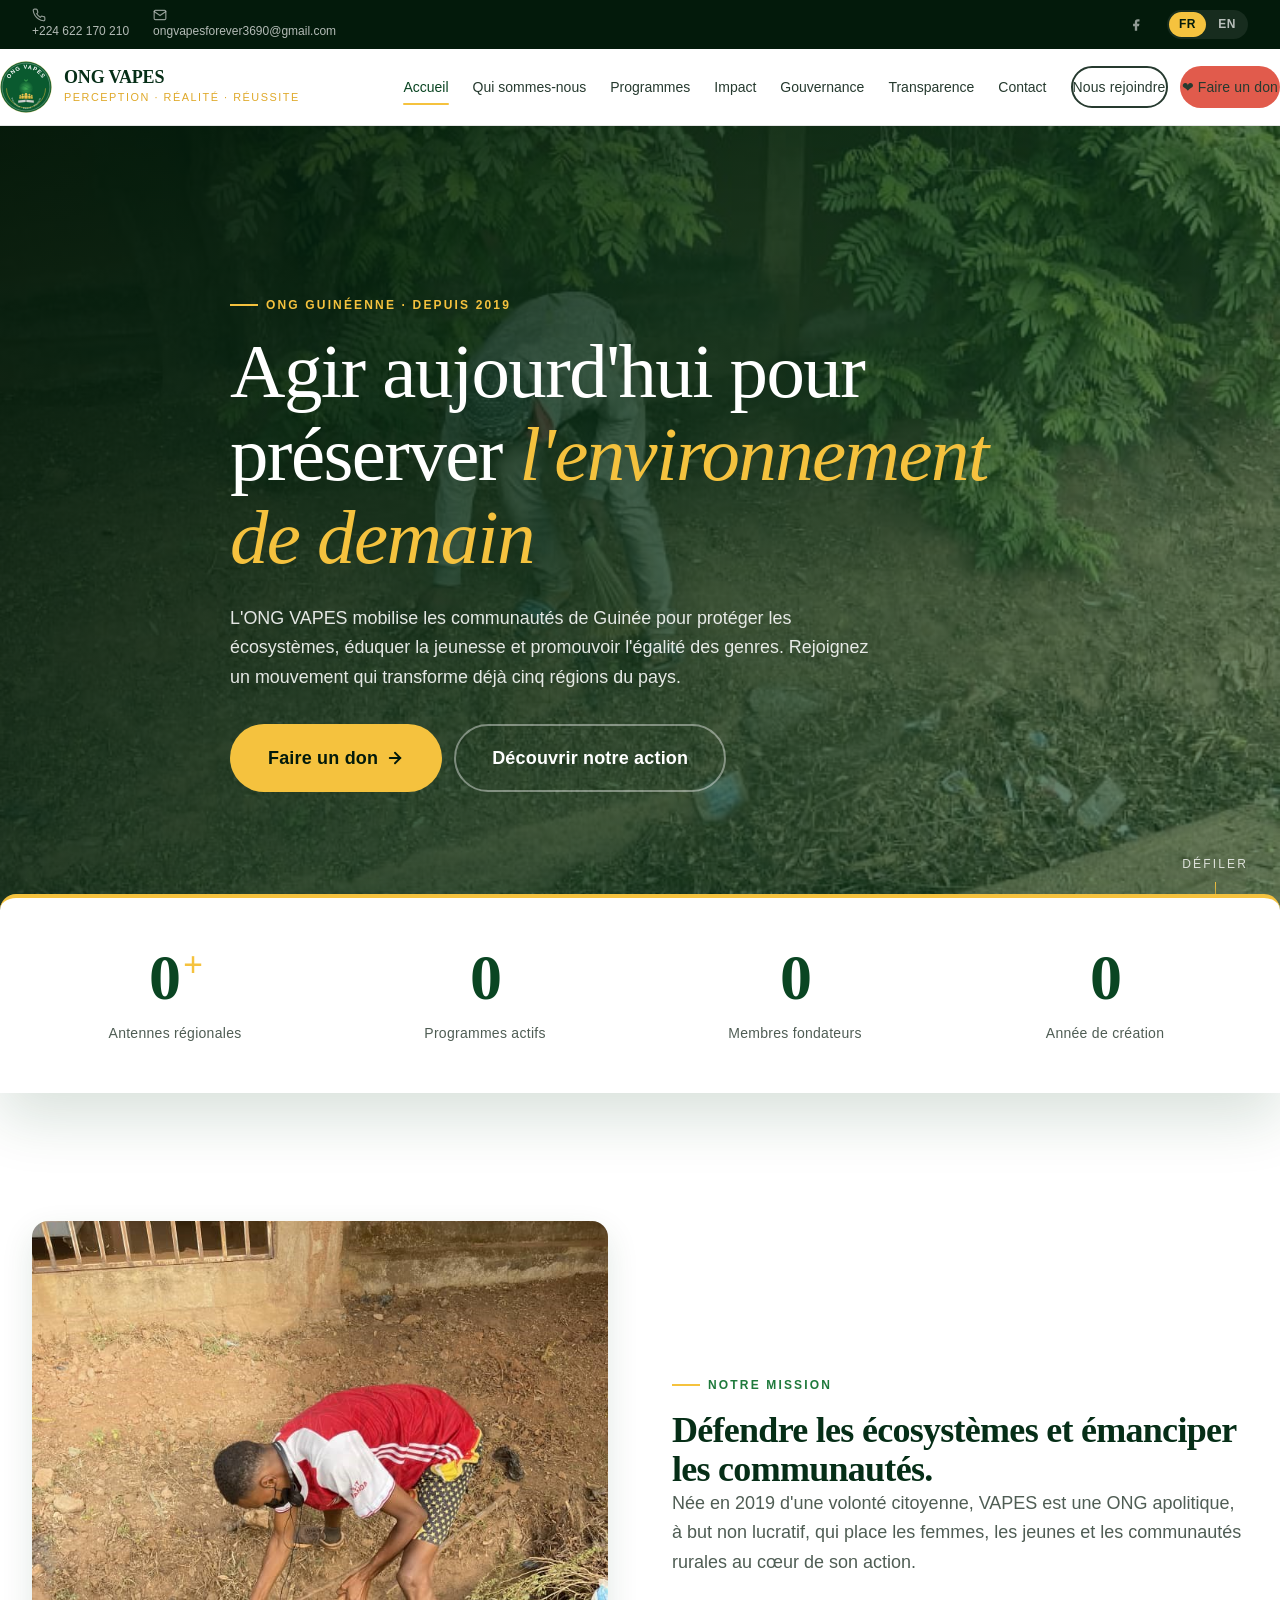
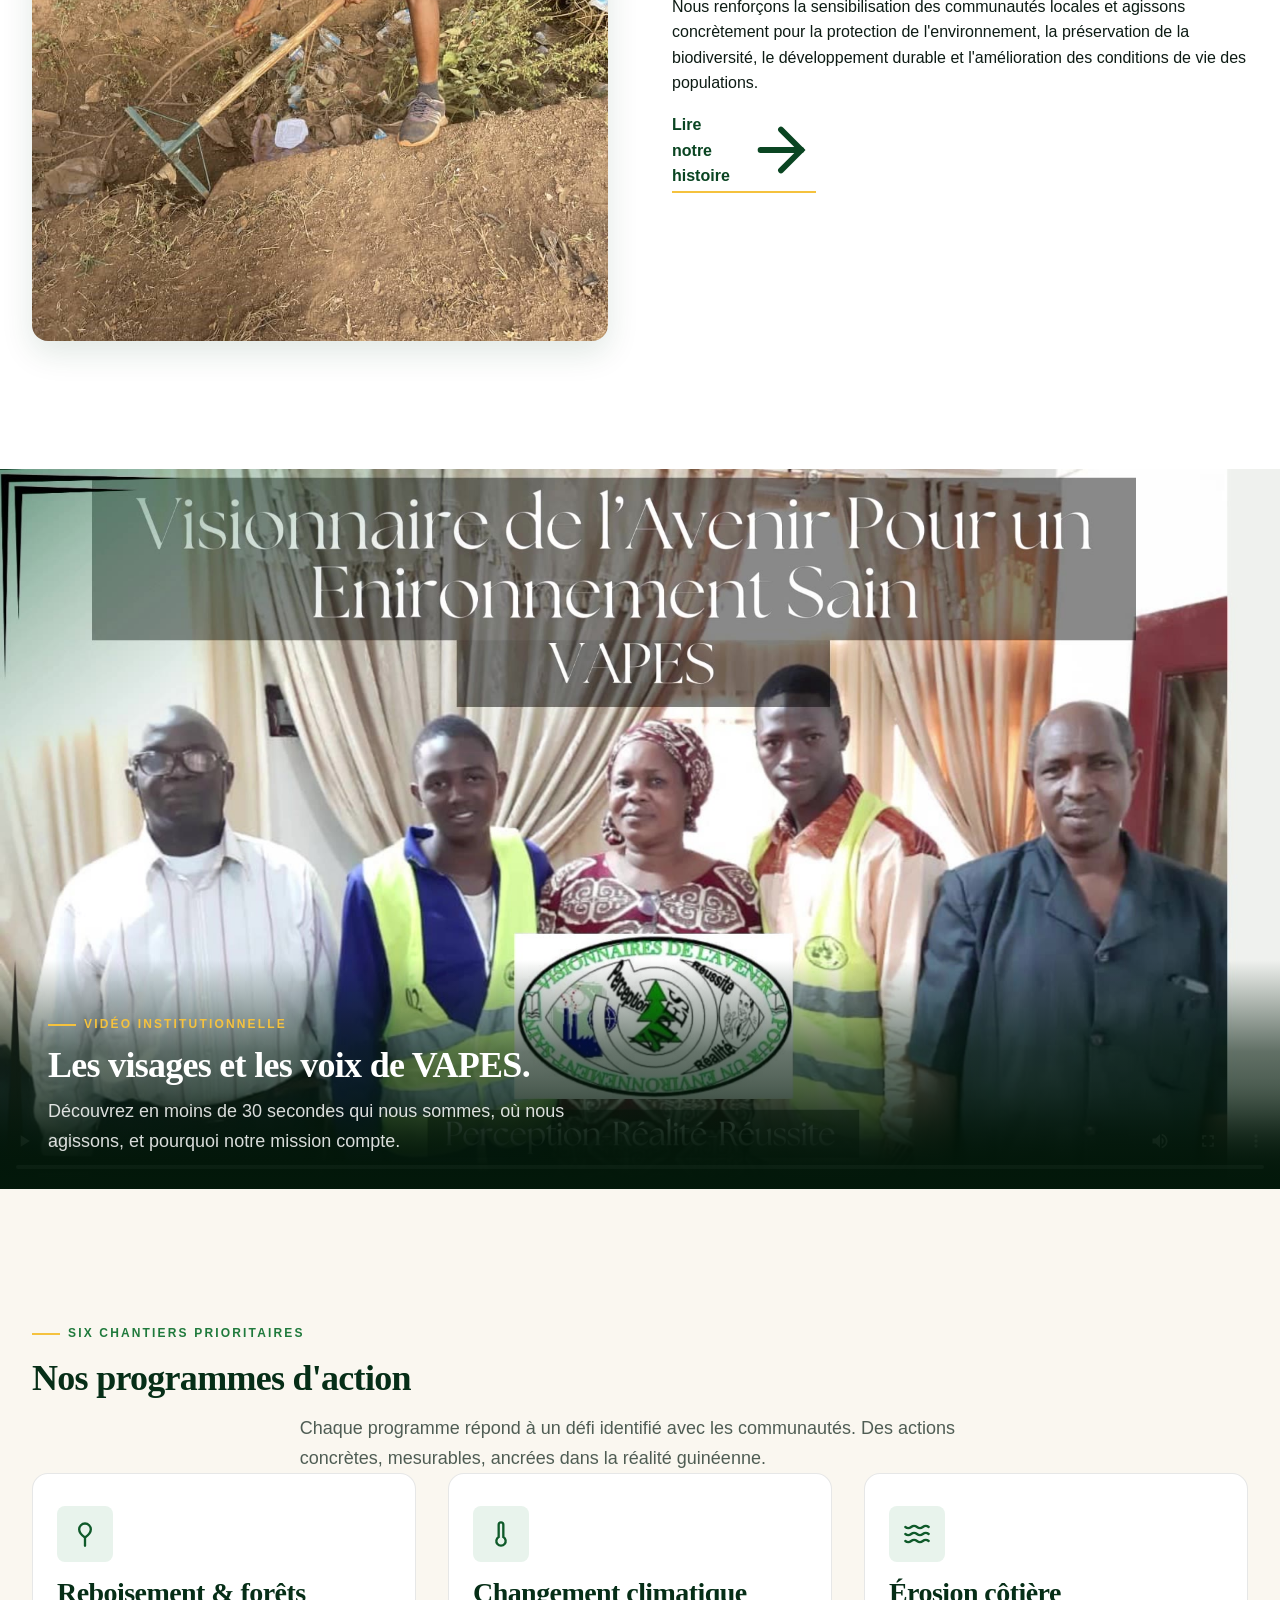
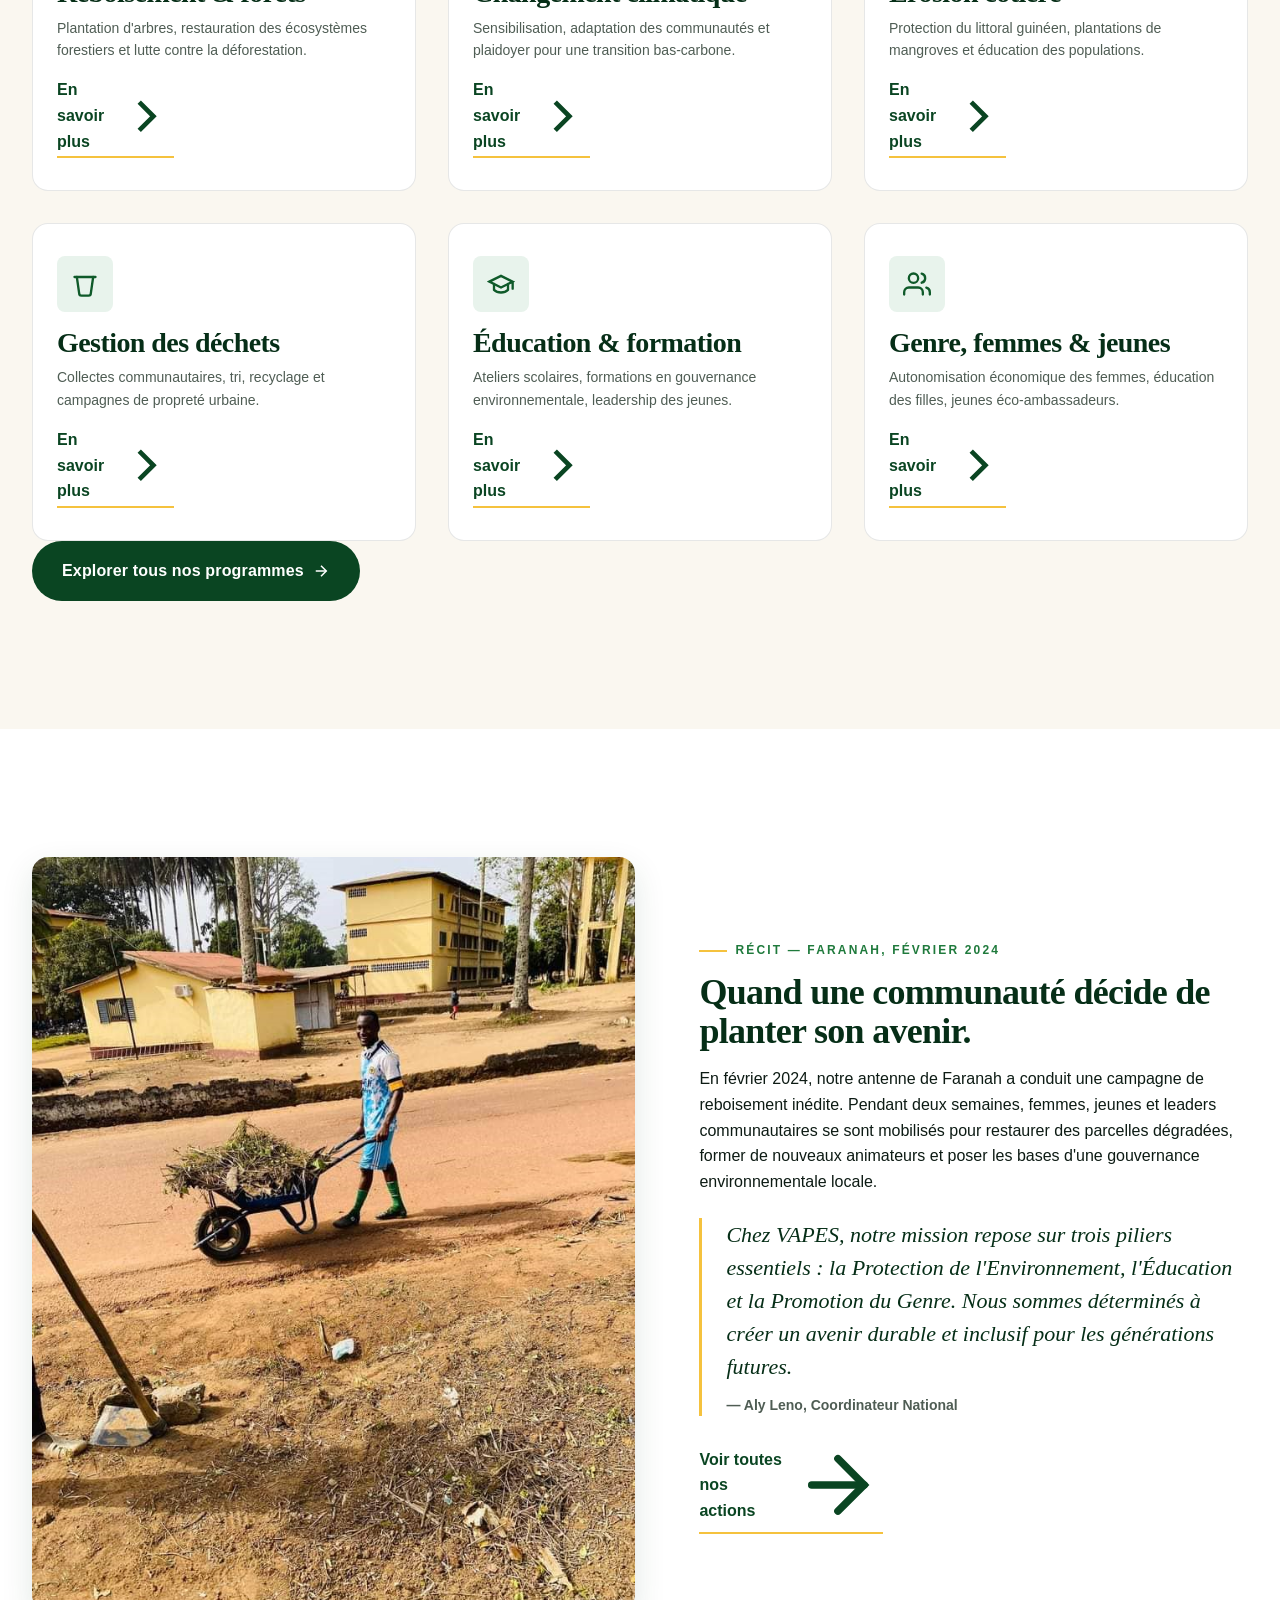
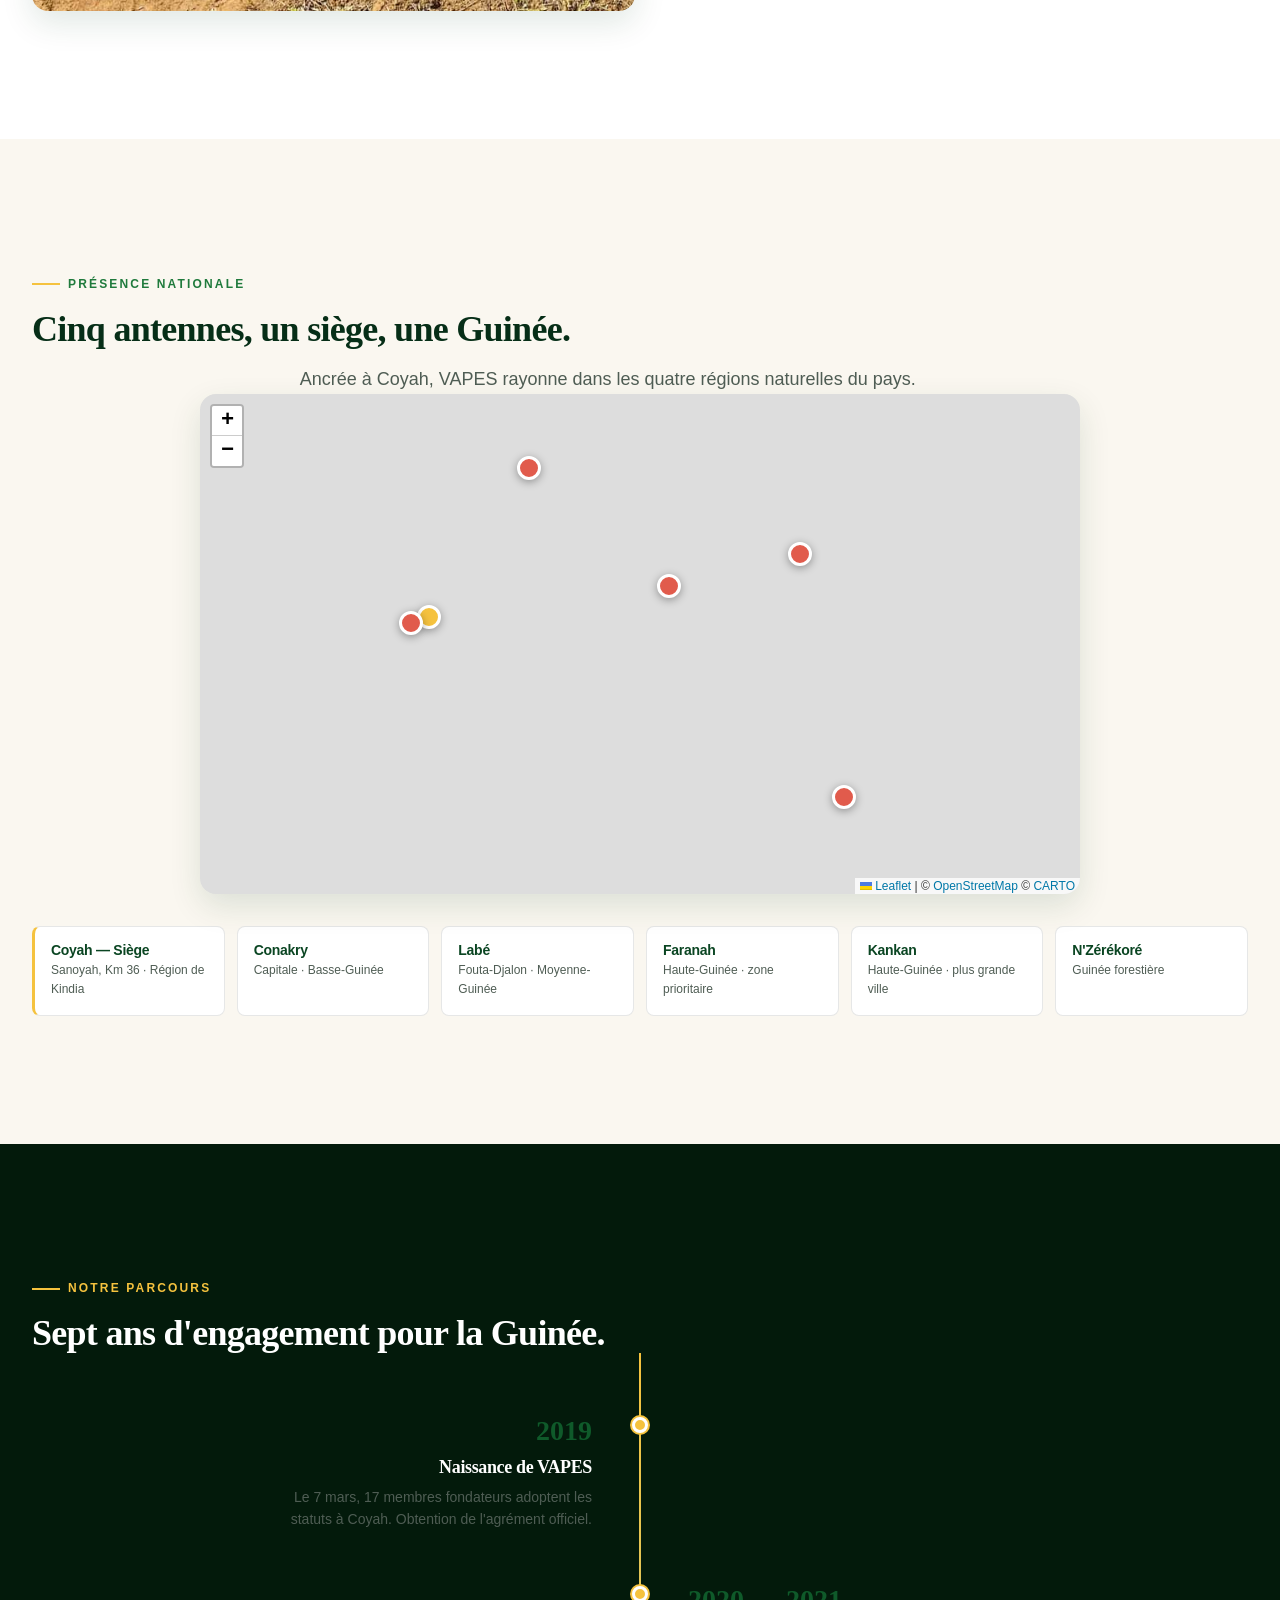
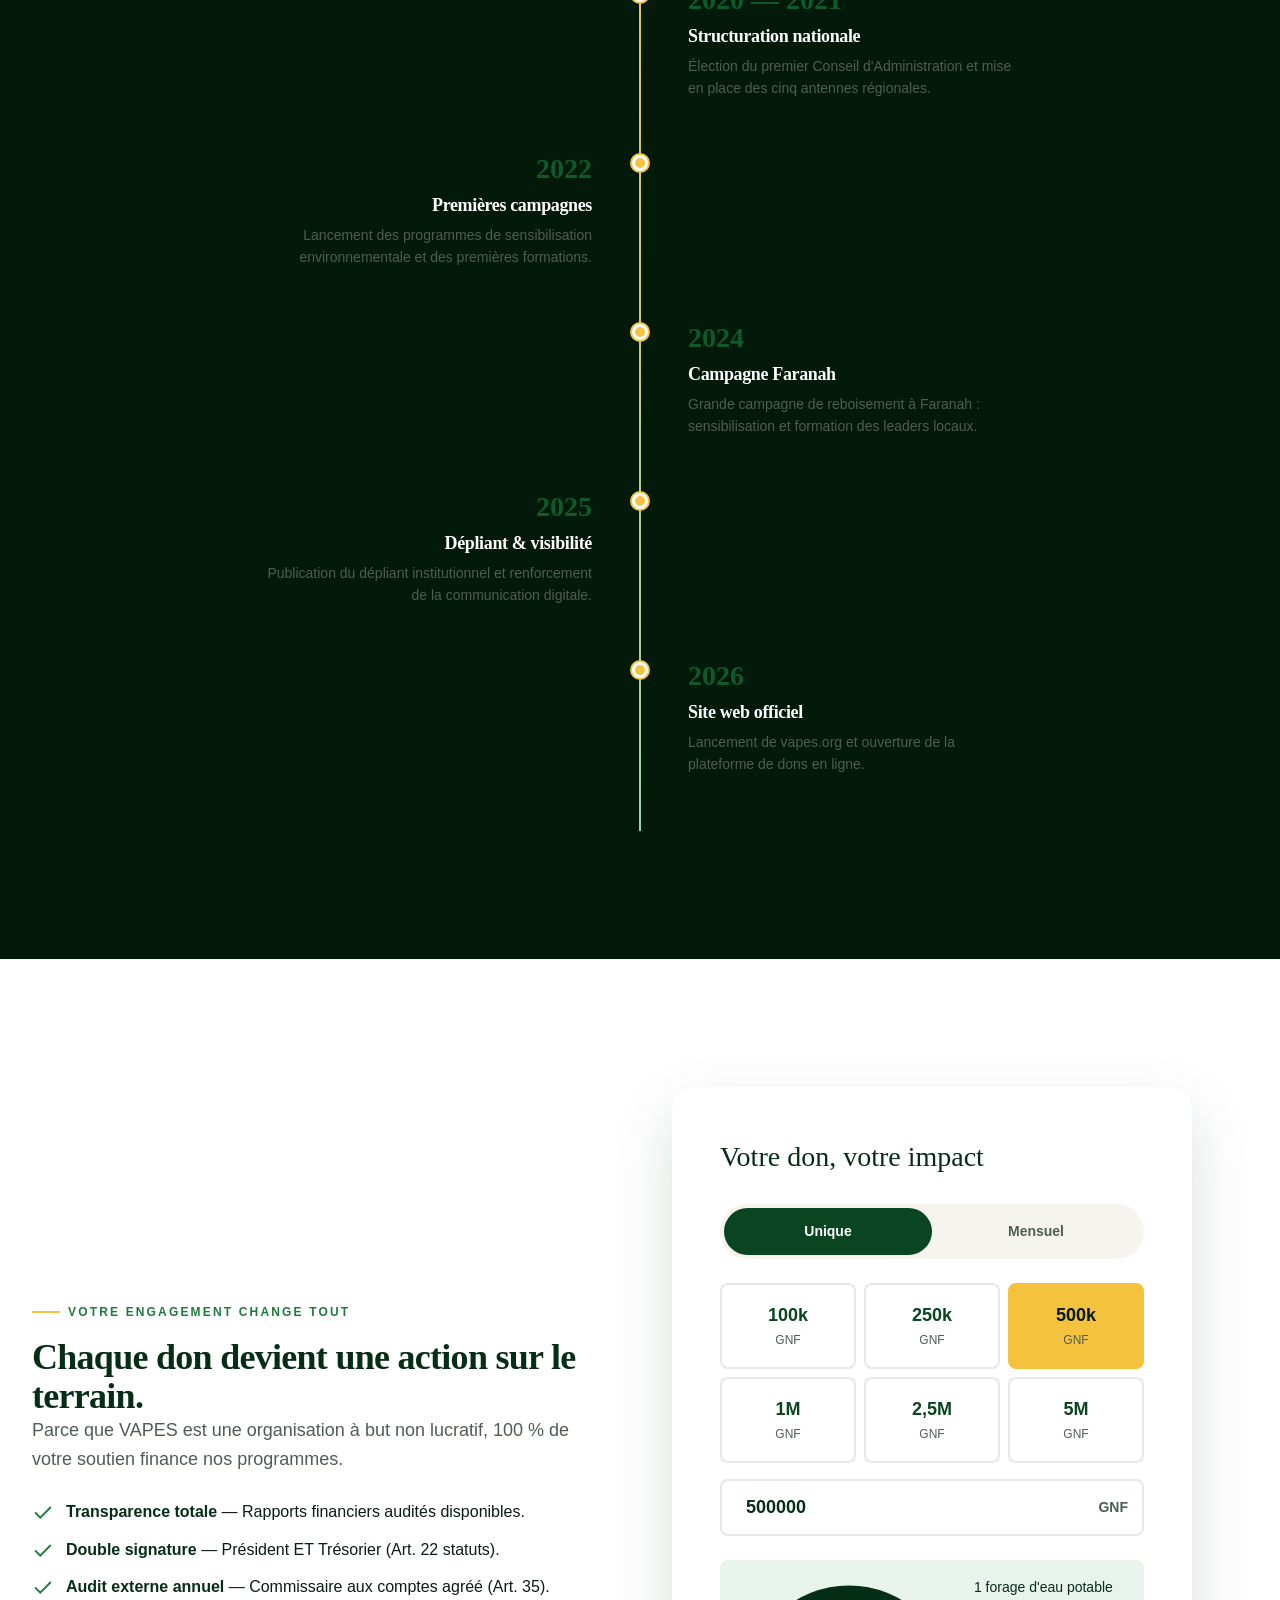
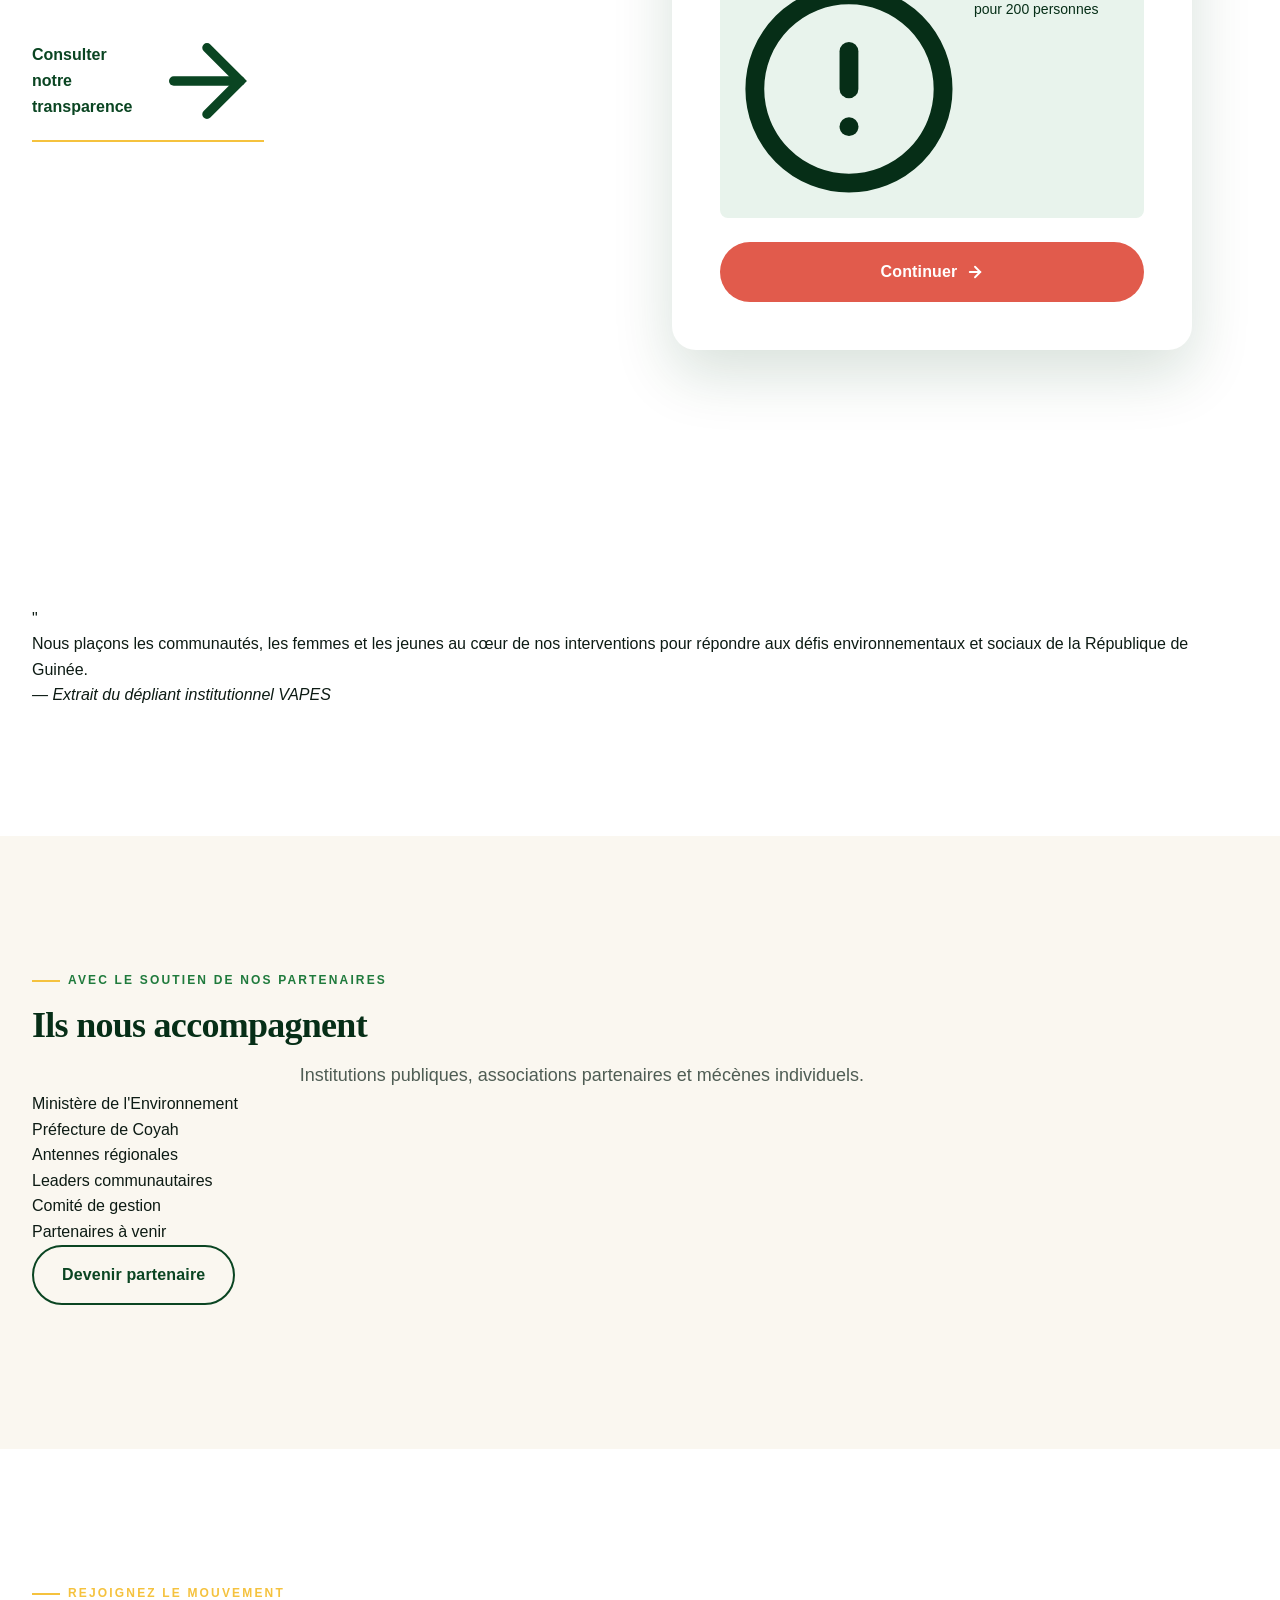
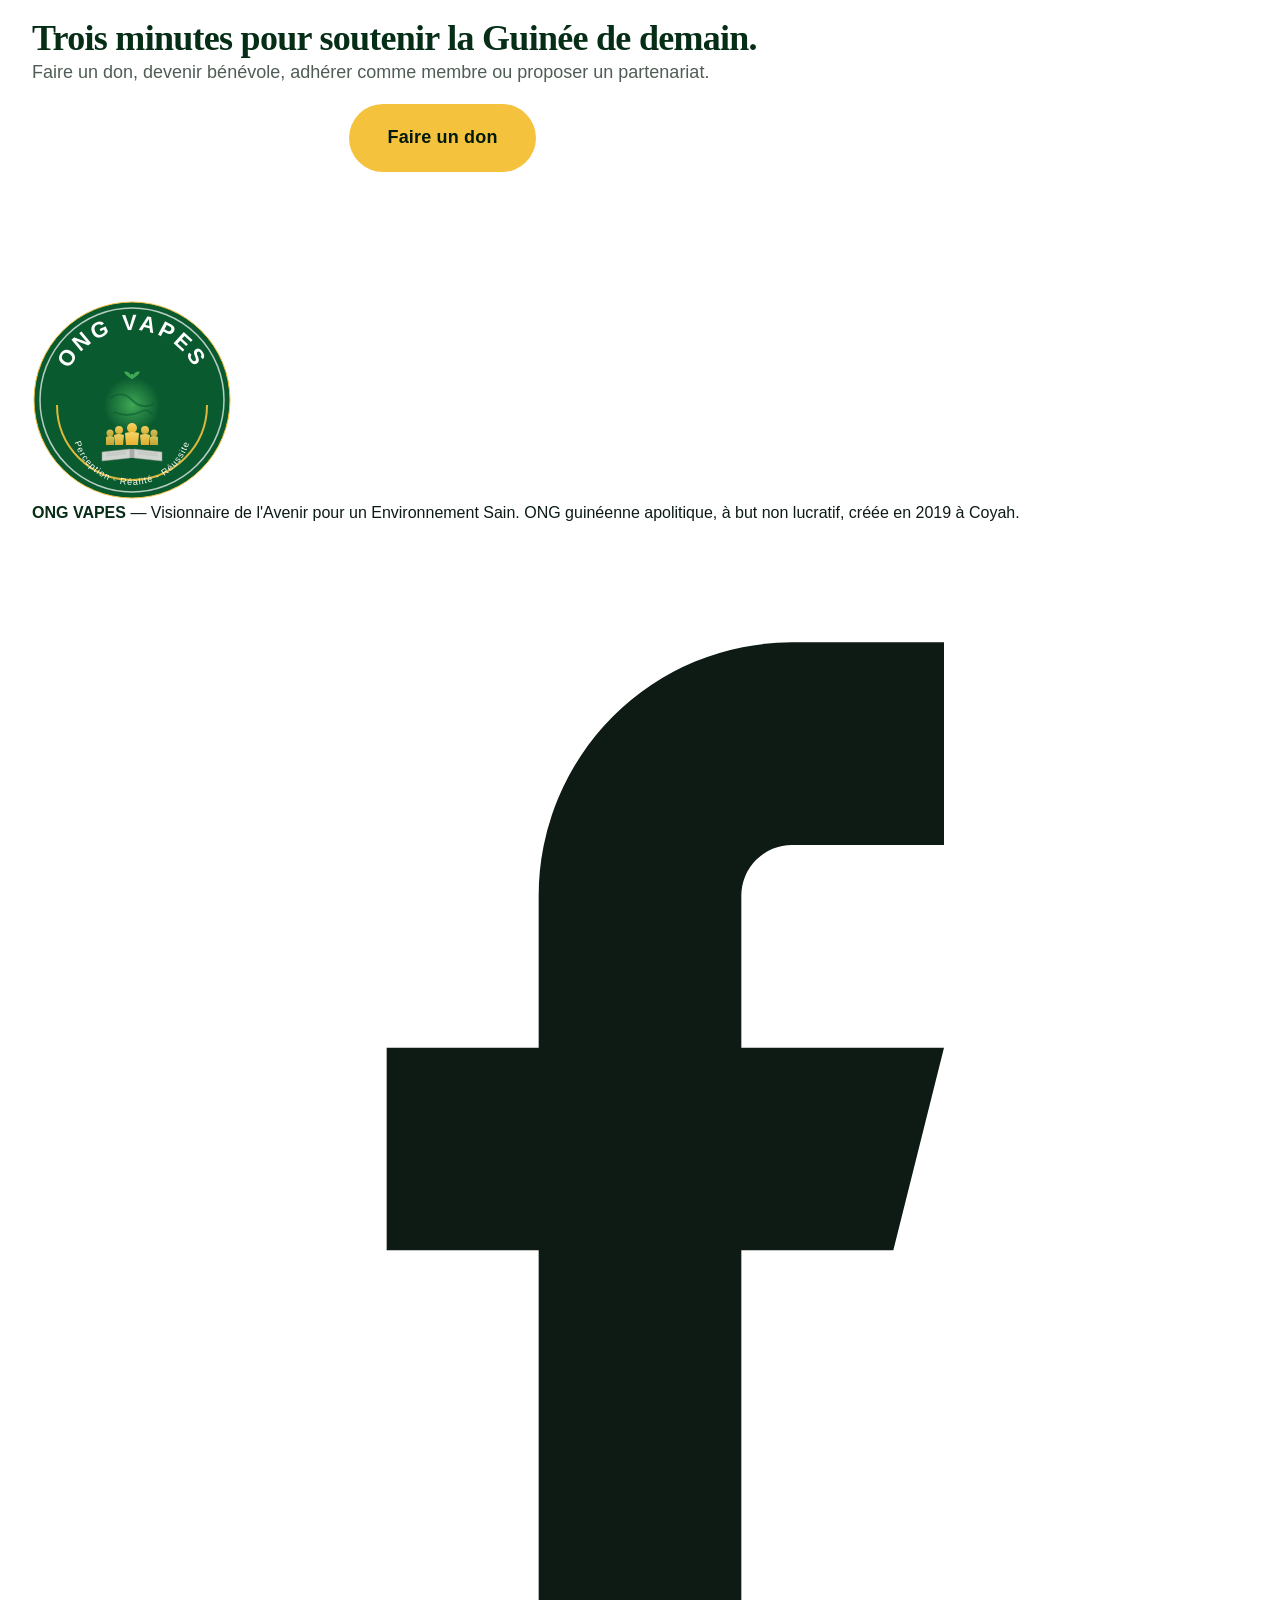
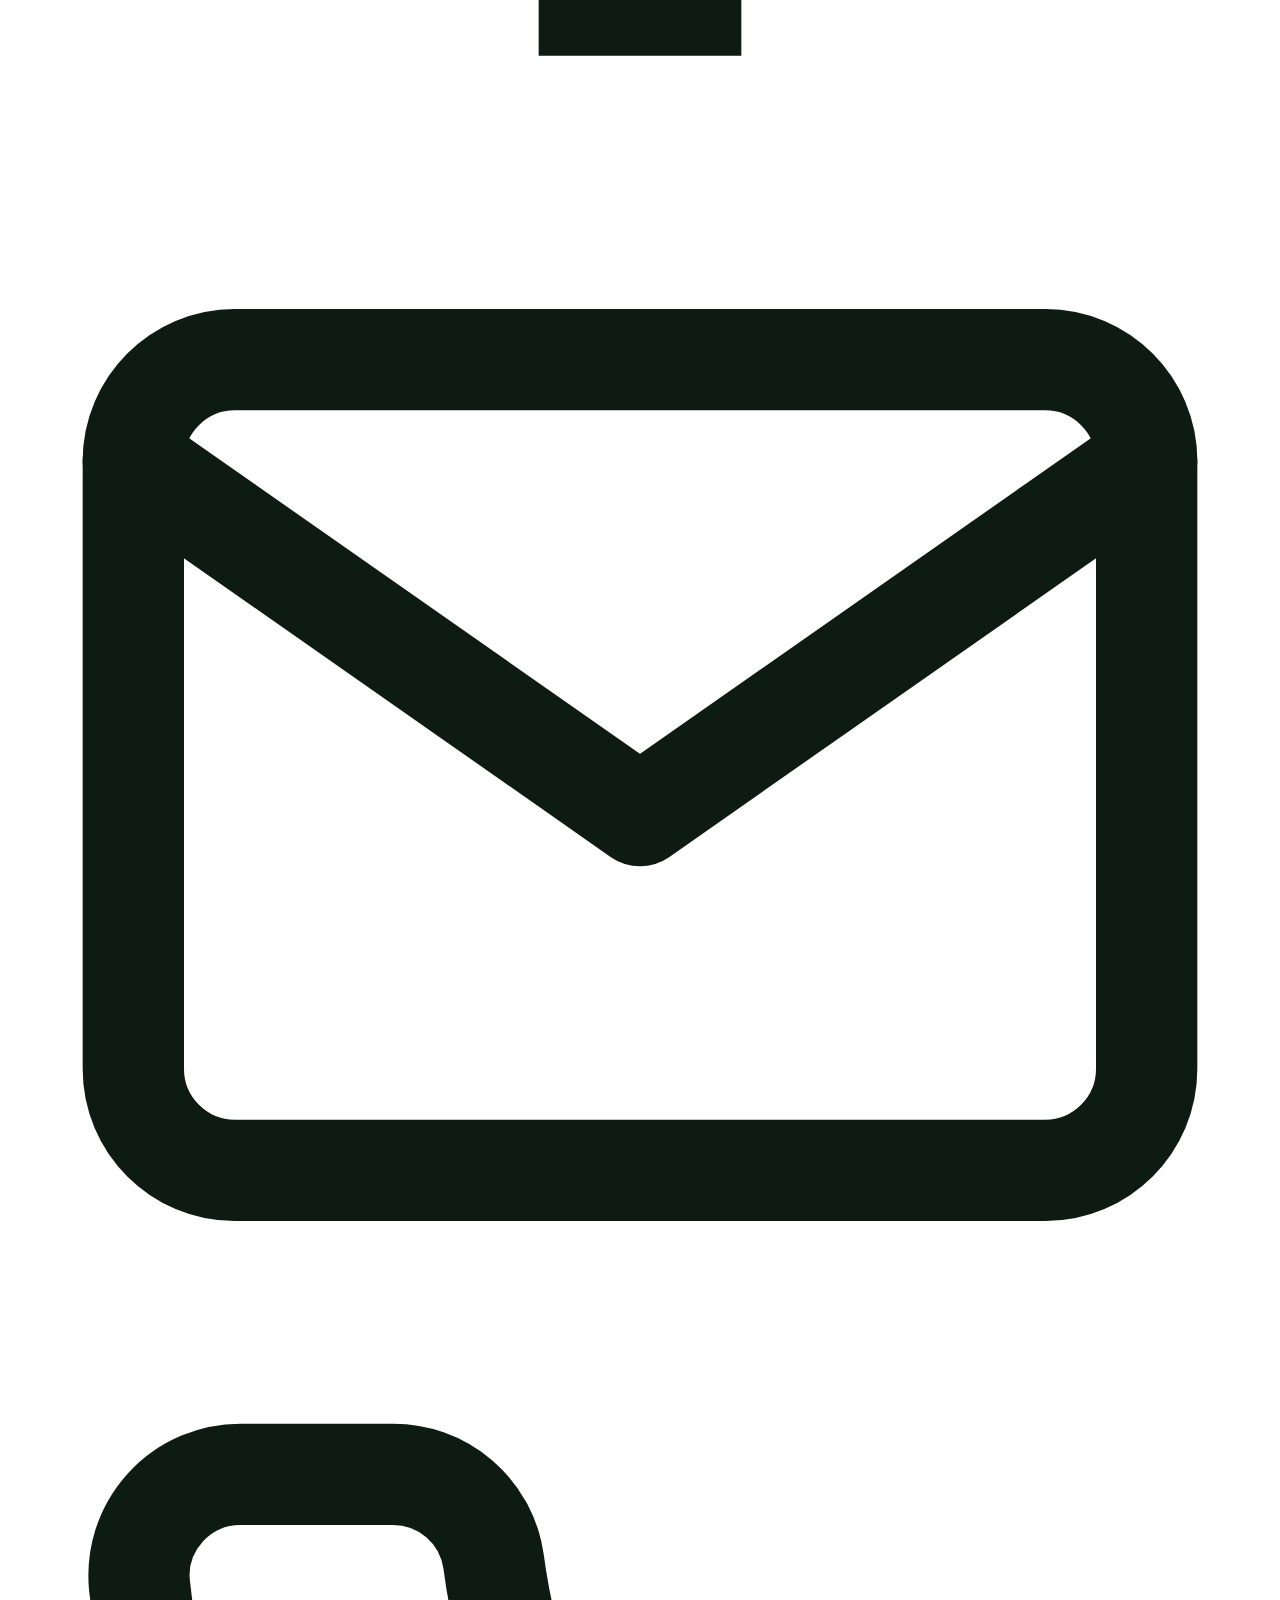
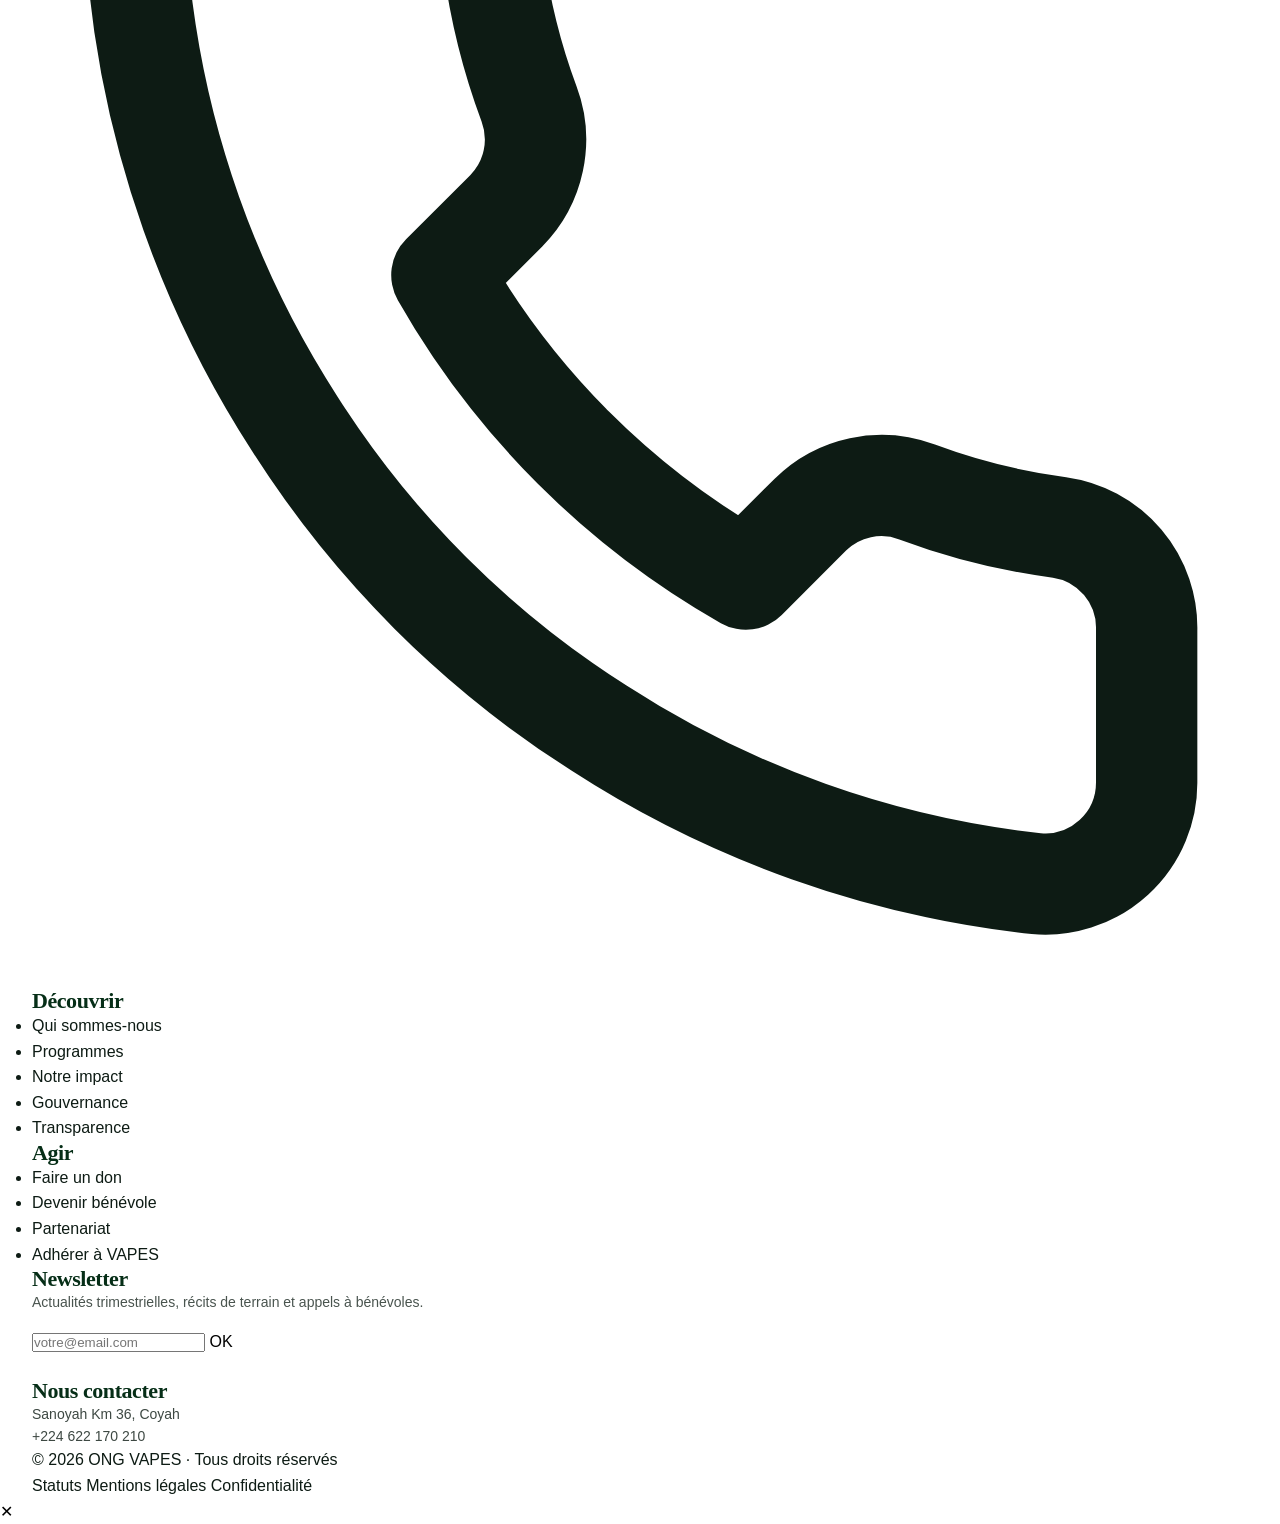
==== index.html @ 564d46fc "Site officiel ONG VAPES v4 (premium + sécurisé + responsive)" ====
<!DOCTYPE html>
<html lang="fr">
<head>
<meta charset="UTF-8">
<meta name="viewport" content="width=device-width, initial-scale=1.0">
<!-- Security headers (client-side meta fallback — also set via _headers/.htaccess) -->
<meta http-equiv="Content-Security-Policy" content="default-src 'self'; img-src 'self' data: https:; font-src 'self' https://fonts.gstatic.com data:; style-src 'self' 'unsafe-inline' https://fonts.googleapis.com; script-src 'self'; connect-src 'self'; frame-ancestors 'none'; base-uri 'self'; form-action 'self' mailto:; object-src 'none';">
<meta name="referrer" content="strict-origin-when-cross-origin">
<meta http-equiv="X-Content-Type-Options" content="nosniff">
<meta http-equiv="Permissions-Policy" content="camera=(), microphone=(), geolocation=(), payment=(), usb=(), interest-cohort=()">
<meta name="robots" content="index, follow, max-snippet:-1, max-image-preview:large">
<meta name="format-detection" content="telephone=no">

<title>ONG VAPES — Visionnaire de l'Avenir pour un Environnement Sain | Guinée</title>
<meta name="description" content="ONG guinéenne créée en 2019, VAPES œuvre pour la protection de l'environnement, l'éducation et l'égalité des genres à travers toute la Guinée.">
<meta property="og:title" content="ONG VAPES — Visionnaire de l'Avenir pour un Environnement Sain">
<meta property="og:description" content="Agir aujourd'hui pour préserver l'environnement de demain.">
<meta property="og:type" content="website">
<meta property="og:image" content="images/hero/hero1.jpg">
<link rel="icon" type="image/svg+xml" href="images/logo.svg">
<link rel="preconnect" href="https://fonts.googleapis.com">
<link rel="preconnect" href="https://fonts.gstatic.com" crossorigin>
<link href="https://fonts.googleapis.com/css2?family=Fraunces:ital,opsz,wght@0,9..144,400;0,9..144,500;0,9..144,600;0,9..144,700;1,9..144,400;1,9..144,500&family=Inter:wght@400;500;600;700&display=swap" rel="stylesheet">
<link rel="stylesheet" href="css/leaflet.css">
<link rel="stylesheet" href="css/style.css">
<script type="application/ld+json">
{"@context":"https://schema.org","@type":"NGO","name":"ONG VAPES","alternateName":"Visionnaire de l'Avenir pour un Environnement Sain","slogan":"Perception — Réalité — Réussite","foundingDate":"2019-03-07","address":{"@type":"PostalAddress","streetAddress":"Sanoyah Km 36","addressLocality":"Coyah","addressCountry":"GN"},"telephone":["+224622170210","+224662636657"],"email":"ongvapesforever3690@gmail.com","sameAs":["https://www.facebook.com/profile.php?id=61572129334576"]}
</script>
</head>
<body>
<a href="#main" class="skip-link">Aller au contenu</a>
<div class="topbar">
  <div class="container">
    <div class="topbar-left">
      <a href="tel:+224622170210"><svg viewBox="0 0 24 24" fill="none" stroke="currentColor" stroke-width="2" stroke-linecap="round" stroke-linejoin="round"><path d="M22 16.92v3a2 2 0 0 1-2.18 2 19.79 19.79 0 0 1-8.63-3.07 19.5 19.5 0 0 1-6-6 19.79 19.79 0 0 1-3.07-8.67A2 2 0 0 1 4.11 2h3a2 2 0 0 1 2 1.72 12.84 12.84 0 0 0 .7 2.81 2 2 0 0 1-.45 2.11L8.09 9.91a16 16 0 0 0 6 6l1.27-1.27a2 2 0 0 1 2.11-.45 12.84 12.84 0 0 0 2.81.7A2 2 0 0 1 22 16.92z"/></svg> +224 622 170 210</a>
      <a href="mailto:ongvapesforever3690@gmail.com"><svg viewBox="0 0 24 24" fill="none" stroke="currentColor" stroke-width="2" stroke-linecap="round" stroke-linejoin="round"><path d="M4 4h16c1.1 0 2 .9 2 2v12c0 1.1-.9 2-2 2H4c-1.1 0-2-.9-2-2V6c0-1.1.9-2 2-2z"/><polyline points="22,6 12,13 2,6"/></svg> ongvapesforever3690@gmail.com</a>
    </div>
    <div class="topbar-right">
      <a href="https://www.facebook.com/profile.php?id=61572129334576" target="_blank" rel="noopener" aria-label="Facebook"><svg viewBox="0 0 24 24" fill="currentColor"><path d="M18 2h-3a5 5 0 0 0-5 5v3H7v4h3v8h4v-8h3l1-4h-4V7a1 1 0 0 1 1-1h3z"/></svg></a>
      <div class="lang-switch" role="group" aria-label="Langue">
        <button data-lang="fr" class="active">FR</button>
        <button data-lang="en">EN</button>
      </div>
    </div>
  </div>
</div><header class="site-header">
  <div class="container nav">
    <a href="index.html" class="brand">
      <img src="images/logo.svg" alt="Logo ONG VAPES">
      <div><div class="brand-name">ONG VAPES</div><div class="brand-tagline">Perception · Réalité · Réussite</div></div>
    </a>
    <button class="nav-toggle" aria-label="Menu" aria-expanded="false"><svg viewBox="0 0 24 24" fill="none" stroke="currentColor" stroke-width="2"><line x1="3" y1="6" x2="21" y2="6"/><line x1="3" y1="12" x2="21" y2="12"/><line x1="3" y1="18" x2="21" y2="18"/></svg></button>
    <ul class="nav-menu">
      <li><a href="index.html" class="active" data-i18n="nav.home">Accueil</a></li>
      <li><a href="a-propos.html" data-i18n="nav.about">Qui sommes-nous</a></li>
      <li><a href="programmes.html" data-i18n="nav.programs">Programmes</a></li>
      <li><a href="impact.html" data-i18n="nav.impact">Impact</a></li>
      <li><a href="equipe.html" data-i18n="nav.team">Gouvernance</a></li>
      <li><a href="transparence.html" data-i18n="nav.transparency">Transparence</a></li>
      <li><a href="contact.html" data-i18n="nav.contact">Contact</a></li>
      <li class="nav-cta"><a href="engagement.html" class="btn btn-ghost btn-sm" data-i18n="nav.join">Nous rejoindre</a><a href="don.html" class="btn btn-coral btn-sm" data-i18n="nav.donate">❤ Faire un don</a></li>
    </ul>
  </div>
</header>
<main id="main">
<section class="hero">
  <div class="hero-media" data-parallax><img src="images/hero/hero1.jpg" alt="Action de terrain VAPES"></div>
  <div class="container hero-content">
    <span class="eyebrow" data-i18n="hero.eyebrow">ONG guinéenne · Depuis 2019</span>
    <h1 data-i18n-html="hero.titleFull"><span data-i18n="hero.title">Agir aujourd'hui pour préserver</span> <em data-i18n="hero.titleAccent">l'environnement de demain</em></h1>
    <p class="hero-lead" data-i18n="hero.lead">L'ONG VAPES mobilise les communautés de Guinée pour protéger les écosystèmes, éduquer la jeunesse et promouvoir l'égalité des genres. Rejoignez un mouvement qui transforme déjà cinq régions du pays.</p>
    <div class="hero-actions">
      <a href="don.html" class="btn btn-primary btn-lg">Faire un don <svg viewBox="0 0 24 24" fill="none" stroke="currentColor" stroke-width="2.5" stroke-linecap="round"><line x1="5" y1="12" x2="19" y2="12"/><polyline points="12 5 19 12 12 19"/></svg></a>
      <a href="a-propos.html" class="btn btn-outline-light btn-lg">Découvrir notre action</a>
    </div>
  </div>
  <div class="hero-meta">
    <div class="container">
      <div class="hero-slider-dots" role="tablist"><span class="active" data-img="images/hero/hero1.jpg"></span><span data-img="images/hero/hero2.jpg"></span><span data-img="images/hero/hero3.jpg"></span><span data-img="images/hero/hero4.jpg"></span></div>
      <div class="hero-scroll">Défiler</div>
    </div>
  </div>
</section>

<div class="impact-strip">
  <div class="container">
    <div class="impact-grid">
      <div class="impact-item reveal"><div class="impact-num"><span data-counter="5">0</span><sup>+</sup></div><div class="impact-label" data-i18n="impact.antennas">Antennes régionales</div></div>
      <div class="impact-item reveal reveal-delay-1"><div class="impact-num"><span data-counter="6">0</span></div><div class="impact-label" data-i18n="impact.programs">Programmes actifs</div></div>
      <div class="impact-item reveal reveal-delay-2"><div class="impact-num"><span data-counter="17">0</span></div><div class="impact-label" data-i18n="impact.founders">Membres fondateurs</div></div>
      <div class="impact-item reveal reveal-delay-3"><div class="impact-num"><span data-counter="2019">0</span></div><div class="impact-label" data-i18n="impact.year">Année de création</div></div>
    </div>
  </div>
</div>
<section class="section">
  <div class="container">
    <div class="split">
      <div class="story-media reveal"><img src="images/hero/hero2.jpg" alt="Équipe VAPES sur le terrain"></div>
      <div class="reveal">
        <span class="eyebrow" data-i18n="mission.eyebrow">Notre mission</span>
        <h2 data-i18n="mission.title">Défendre les écosystèmes et émanciper les communautés.</h2>
        <p class="lead">Née en 2019 d'une volonté citoyenne, VAPES est une ONG apolitique, à but non lucratif, qui place les femmes, les jeunes et les communautés rurales au cœur de son action.</p>
        <p>Nous renforçons la sensibilisation des communautés locales et agissons concrètement pour la protection de l'environnement, la préservation de la biodiversité, le développement durable et l'amélioration des conditions de vie des populations.</p>
        <div class="mt-6"><a href="a-propos.html" class="link-arrow">Lire notre histoire <svg viewBox="0 0 24 24" fill="none" stroke="currentColor" stroke-width="2" stroke-linecap="round"><line x1="5" y1="12" x2="19" y2="12"/><polyline points="12 5 19 12 12 19"/></svg></a></div>
      </div>
    </div>
  </div>
</section>

<section class="section section-dark" style="padding:0; overflow:hidden">
  <div class="video-hero" style="position:relative; max-width:1440px; margin:0 auto">
    <video
      id="vapes-video"
      playsinline
      controls
      preload="metadata"
      poster="video/vapes-poster.jpg"
      style="width:100%; height:auto; display:block; background:#031A0B">
      <source src="video/vapes-720.mp4" type="video/mp4">
      Votre navigateur ne supporte pas la vidéo HTML5.
    </video>
    <div class="video-overlay" style="
      position:absolute; left:0; right:0; bottom:0; padding:var(--sp-7) var(--sp-7) var(--sp-6);
      background:linear-gradient(to top, rgba(3,26,11,0.95) 0%, rgba(3,26,11,0.6) 60%, transparent 100%);
      color:#fff; pointer-events:none">
      <div class="container" style="padding:0">
        <span class="eyebrow" style="color:var(--gold-500); margin-bottom:var(--sp-3)">Vidéo institutionnelle</span>
        <h2 style="color:#fff; max-width:640px; margin-bottom:var(--sp-3)">Les visages et les voix de VAPES.</h2>
        <p class="lead" style="color:rgba(255,255,255,0.85); max-width:560px; margin:0">Découvrez en moins de 30 secondes qui nous sommes, où nous agissons, et pourquoi notre mission compte.</p>
      </div>
    </div>
  </div>
</section>


<section class="section section-cream">
  <div class="container">
    <div class="section-head reveal">
      <span class="eyebrow" data-i18n="programs.eyebrow">Six chantiers prioritaires</span>
      <h2 data-i18n="programs.title">Nos programmes d'action</h2>
      <p class="lead" style="margin:var(--sp-4) auto 0">Chaque programme répond à un défi identifié avec les communautés. Des actions concrètes, mesurables, ancrées dans la réalité guinéenne.</p>
    </div>
    <div class="grid grid-3">
      <article class="program-card reveal">
        <div class="program-icon"><svg viewBox="0 0 24 24" fill="none" stroke="currentColor" stroke-width="2" stroke-linecap="round"><path d="M12 22v-7"/><path d="M17 8a5 5 0 1 0-10 0c0 3 2 5 5 7 3-2 5-4 5-7z"/></svg></div>
        <h3>Reboisement & forêts</h3>
        <p>Plantation d'arbres, restauration des écosystèmes forestiers et lutte contre la déforestation.</p>
        <a href="programmes.html#reboisement" class="link-arrow">En savoir plus <svg viewBox="0 0 24 24" fill="none" stroke="currentColor" stroke-width="2"><polyline points="9 18 15 12 9 6"/></svg></a>
      </article>
      <article class="program-card reveal reveal-delay-1">
        <div class="program-icon"><svg viewBox="0 0 24 24" fill="none" stroke="currentColor" stroke-width="2" stroke-linecap="round"><path d="M14 4v10.54a4 4 0 1 1-4 0V4a2 2 0 0 1 4 0Z"/></svg></div>
        <h3>Changement climatique</h3>
        <p>Sensibilisation, adaptation des communautés et plaidoyer pour une transition bas-carbone.</p>
        <a href="programmes.html#climat" class="link-arrow">En savoir plus <svg viewBox="0 0 24 24" fill="none" stroke="currentColor" stroke-width="2"><polyline points="9 18 15 12 9 6"/></svg></a>
      </article>
      <article class="program-card reveal reveal-delay-2">
        <div class="program-icon"><svg viewBox="0 0 24 24" fill="none" stroke="currentColor" stroke-width="2" stroke-linecap="round"><path d="M2 6c.6.5 1.2 1 2.5 1 2.5 0 2.5-2 5-2s2.5 2 5 2 2.5-2 5-2c1.3 0 1.9.5 2.5 1"/><path d="M2 12c.6.5 1.2 1 2.5 1 2.5 0 2.5-2 5-2s2.5 2 5 2 2.5-2 5-2c1.3 0 1.9.5 2.5 1"/><path d="M2 18c.6.5 1.2 1 2.5 1 2.5 0 2.5-2 5-2s2.5 2 5 2 2.5-2 5-2c1.3 0 1.9.5 2.5 1"/></svg></div>
        <h3>Érosion côtière</h3>
        <p>Protection du littoral guinéen, plantations de mangroves et éducation des populations.</p>
        <a href="programmes.html#erosion" class="link-arrow">En savoir plus <svg viewBox="0 0 24 24" fill="none" stroke="currentColor" stroke-width="2"><polyline points="9 18 15 12 9 6"/></svg></a>
      </article>
      <article class="program-card reveal">
        <div class="program-icon"><svg viewBox="0 0 24 24" fill="none" stroke="currentColor" stroke-width="2" stroke-linecap="round"><polyline points="3 6 5 6 21 6"/><path d="M19 6l-2 14a2 2 0 0 1-2 2H9a2 2 0 0 1-2-2L5 6"/></svg></div>
        <h3>Gestion des déchets</h3>
        <p>Collectes communautaires, tri, recyclage et campagnes de propreté urbaine.</p>
        <a href="programmes.html#dechets" class="link-arrow">En savoir plus <svg viewBox="0 0 24 24" fill="none" stroke="currentColor" stroke-width="2"><polyline points="9 18 15 12 9 6"/></svg></a>
      </article>
      <article class="program-card reveal reveal-delay-1">
        <div class="program-icon"><svg viewBox="0 0 24 24" fill="none" stroke="currentColor" stroke-width="2" stroke-linecap="round"><path d="M22 10v6M2 10l10-5 10 5-10 5z"/><path d="M6 12v5c3 3 9 3 12 0v-5"/></svg></div>
        <h3>Éducation & formation</h3>
        <p>Ateliers scolaires, formations en gouvernance environnementale, leadership des jeunes.</p>
        <a href="programmes.html#education" class="link-arrow">En savoir plus <svg viewBox="0 0 24 24" fill="none" stroke="currentColor" stroke-width="2"><polyline points="9 18 15 12 9 6"/></svg></a>
      </article>
      <article class="program-card reveal reveal-delay-2">
        <div class="program-icon"><svg viewBox="0 0 24 24" fill="none" stroke="currentColor" stroke-width="2" stroke-linecap="round"><path d="M17 21v-2a4 4 0 0 0-4-4H5a4 4 0 0 0-4 4v2"/><circle cx="9" cy="7" r="4"/><path d="M23 21v-2a4 4 0 0 0-3-3.87"/><path d="M16 3.13a4 4 0 0 1 0 7.75"/></svg></div>
        <h3>Genre, femmes & jeunes</h3>
        <p>Autonomisation économique des femmes, éducation des filles, jeunes éco-ambassadeurs.</p>
        <a href="programmes.html#genre" class="link-arrow">En savoir plus <svg viewBox="0 0 24 24" fill="none" stroke="currentColor" stroke-width="2"><polyline points="9 18 15 12 9 6"/></svg></a>
      </article>
    </div>
    <div class="text-center mt-8 reveal"><a href="programmes.html" class="btn btn-dark">Explorer tous nos programmes <svg viewBox="0 0 24 24" fill="none" stroke="currentColor" stroke-width="2"><line x1="5" y1="12" x2="19" y2="12"/><polyline points="12 5 19 12 12 19"/></svg></a></div>
  </div>
</section>
<section class="section">
  <div class="container">
    <div class="story">
      <div class="story-media reveal"><img src="images/hero/hero3.jpg" alt="Formation communautaire à Faranah"></div>
      <div class="reveal">
        <span class="eyebrow">Récit — Faranah, février 2024</span>
        <h2>Quand une communauté décide de planter son avenir.</h2>
        <p>En février 2024, notre antenne de Faranah a conduit une campagne de reboisement inédite. Pendant deux semaines, femmes, jeunes et leaders communautaires se sont mobilisés pour restaurer des parcelles dégradées, former de nouveaux animateurs et poser les bases d'une gouvernance environnementale locale.</p>
        <blockquote class="story-quote">
          Chez VAPES, notre mission repose sur trois piliers essentiels : la Protection de l'Environnement, l'Éducation et la Promotion du Genre. Nous sommes déterminés à créer un avenir durable et inclusif pour les générations futures.
          <cite>— Aly Leno, Coordinateur National</cite>
        </blockquote>
        <a href="impact.html" class="link-arrow">Voir toutes nos actions <svg viewBox="0 0 24 24" fill="none" stroke="currentColor" stroke-width="2" stroke-linecap="round"><line x1="5" y1="12" x2="19" y2="12"/><polyline points="12 5 19 12 12 19"/></svg></a>
      </div>
    </div>
  </div>
</section>
<section class="section section-cream map-section">
  <div class="container">
    <div class="section-head reveal">
      <span class="eyebrow" data-i18n="map.eyebrow">Présence nationale</span>
      <h2 data-i18n="map.title">Cinq antennes, un siège, une Guinée.</h2>
      <p class="lead" style="margin:var(--sp-4) auto 0">Ancrée à Coyah, VAPES rayonne dans les quatre régions naturelles du pays.</p>
    </div>
    <div class="map-wrap reveal">
      <div id="vapes-map" style="height:500px; width:100%; border-radius:var(--r-lg); box-shadow:var(--shadow-md); z-index:1"></div>
    </div>
    <div class="map-antennas">
      <div class="map-antenna hq" data-name="coyah"><h4>Coyah — Siège</h4><p>Sanoyah, Km 36 · Région de Kindia</p></div>
      <div class="map-antenna" data-name="conakry"><h4>Conakry</h4><p>Capitale · Basse-Guinée</p></div>
      <div class="map-antenna" data-name="labe"><h4>Labé</h4><p>Fouta-Djalon · Moyenne-Guinée</p></div>
      <div class="map-antenna" data-name="faranah"><h4>Faranah</h4><p>Haute-Guinée · zone prioritaire</p></div>
      <div class="map-antenna" data-name="kankan"><h4>Kankan</h4><p>Haute-Guinée · plus grande ville</p></div>
      <div class="map-antenna" data-name="nzerekore"><h4>N'Zérékoré</h4><p>Guinée forestière</p></div>
    </div>
  </div>
</section>
<section class="section section-dark">
  <div class="container">
    <div class="section-head reveal">
      <span class="eyebrow" data-i18n="timeline.eyebrow">Notre parcours</span>
      <h2 data-i18n="timeline.title">Sept ans d'engagement pour la Guinée.</h2>
    </div>
    <div class="timeline">
      <div class="timeline-item reveal"><div class="timeline-year">2019</div><h4>Naissance de VAPES</h4><p>Le 7 mars, 17 membres fondateurs adoptent les statuts à Coyah. Obtention de l'agrément officiel.</p></div>
      <div class="timeline-item reveal"><div class="timeline-year">2020 — 2021</div><h4>Structuration nationale</h4><p>Élection du premier Conseil d'Administration et mise en place des cinq antennes régionales.</p></div>
      <div class="timeline-item reveal"><div class="timeline-year">2022</div><h4>Premières campagnes</h4><p>Lancement des programmes de sensibilisation environnementale et des premières formations.</p></div>
      <div class="timeline-item reveal"><div class="timeline-year">2024</div><h4>Campagne Faranah</h4><p>Grande campagne de reboisement à Faranah : sensibilisation et formation des leaders locaux.</p></div>
      <div class="timeline-item reveal"><div class="timeline-year">2025</div><h4>Dépliant & visibilité</h4><p>Publication du dépliant institutionnel et renforcement de la communication digitale.</p></div>
      <div class="timeline-item reveal"><div class="timeline-year">2026</div><h4>Site web officiel</h4><p>Lancement de vapes.org et ouverture de la plateforme de dons en ligne.</p></div>
    </div>
  </div>
</section>
<section class="section">
  <div class="container">
    <div class="split">
      <div class="reveal">
        <span class="eyebrow" data-i18n="donate.eyebrow">Votre engagement change tout</span>
        <h2 data-i18n="donate.title">Chaque don devient une action sur le terrain.</h2>
        <p class="lead">Parce que VAPES est une organisation à but non lucratif, 100 % de votre soutien finance nos programmes.</p>
        <ul style="list-style:none; padding:0; margin:var(--sp-5) 0">
          <li style="display:flex; gap:var(--sp-3); margin-bottom:var(--sp-3); align-items:flex-start"><svg style="width:22px; height:22px; color:var(--green-600); flex-shrink:0; margin-top:3px" viewBox="0 0 24 24" fill="none" stroke="currentColor" stroke-width="2" stroke-linecap="round"><polyline points="20 6 9 17 4 12"/></svg><span><strong>Transparence totale</strong> — Rapports financiers audités disponibles.</span></li>
          <li style="display:flex; gap:var(--sp-3); margin-bottom:var(--sp-3); align-items:flex-start"><svg style="width:22px; height:22px; color:var(--green-600); flex-shrink:0; margin-top:3px" viewBox="0 0 24 24" fill="none" stroke="currentColor" stroke-width="2" stroke-linecap="round"><polyline points="20 6 9 17 4 12"/></svg><span><strong>Double signature</strong> — Président ET Trésorier (Art. 22 statuts).</span></li>
          <li style="display:flex; gap:var(--sp-3); align-items:flex-start"><svg style="width:22px; height:22px; color:var(--green-600); flex-shrink:0; margin-top:3px" viewBox="0 0 24 24" fill="none" stroke="currentColor" stroke-width="2" stroke-linecap="round"><polyline points="20 6 9 17 4 12"/></svg><span><strong>Audit externe annuel</strong> — Commissaire aux comptes agréé (Art. 35).</span></li>
        </ul>
        <a href="transparence.html" class="link-arrow">Consulter notre transparence <svg viewBox="0 0 24 24" fill="none" stroke="currentColor" stroke-width="2" stroke-linecap="round"><line x1="5" y1="12" x2="19" y2="12"/><polyline points="12 5 19 12 12 19"/></svg></a>
      </div>
      <div class="reveal reveal-delay-1">
        <div class="donate-widget">
          <div class="donate-widget-title" data-i18n="donate.widgetTitle">Votre don, votre impact</div>
          <div class="donate-freq"><button class="active">Unique</button><button>Mensuel</button></div>
          <div class="donate-amounts">
            <button data-amount="100000">100k<small>GNF</small></button>
            <button data-amount="250000">250k<small>GNF</small></button>
            <button data-amount="500000" class="active">500k<small>GNF</small></button>
            <button data-amount="1000000">1M<small>GNF</small></button>
            <button data-amount="2500000">2,5M<small>GNF</small></button>
            <button data-amount="5000000">5M<small>GNF</small></button>
          </div>
          <div class="donate-custom"><input type="number" placeholder="Montant libre" value="500000" min="1000"><span class="donate-currency">GNF</span></div>
          <div class="donate-impact"><svg viewBox="0 0 24 24" fill="none" stroke="currentColor" stroke-width="2" stroke-linecap="round"><circle cx="12" cy="12" r="10"/><line x1="12" y1="8" x2="12" y2="12"/><line x1="12" y1="16" x2="12.01" y2="16"/></svg><span class="donate-impact-text">1 forage d'eau potable pour 200 personnes</span></div>
          <a href="don.html" class="btn btn-coral" style="width:100%; justify-content:center">Continuer <svg viewBox="0 0 24 24" fill="none" stroke="currentColor" stroke-width="2.5" stroke-linecap="round"><line x1="5" y1="12" x2="19" y2="12"/><polyline points="12 5 19 12 12 19"/></svg></a>
        </div>
      </div>
    </div>
  </div>
</section>
<section class="section">
  <div class="container">
    <div class="quote-banner reveal">
      <div class="quote-mark">"</div>
      <blockquote>Nous plaçons les communautés, les femmes et les jeunes au cœur de nos interventions pour répondre aux défis environnementaux et sociaux de la République de Guinée.</blockquote>
      <cite>— Extrait du dépliant institutionnel VAPES</cite>
    </div>
  </div>
</section>
<section class="section section-cream">
  <div class="container">
    <div class="section-head reveal">
      <span class="eyebrow" data-i18n="partners.eyebrow">Avec le soutien de nos partenaires</span>
      <h2 data-i18n="partners.title">Ils nous accompagnent</h2>
      <p class="lead" style="margin:var(--sp-4) auto 0">Institutions publiques, associations partenaires et mécènes individuels.</p>
    </div>
    <div class="partners reveal">
      <div class="partners-item">Ministère de l'Environnement</div>
      <div class="partners-item">Préfecture de Coyah</div>
      <div class="partners-item">Antennes régionales</div>
      <div class="partners-item">Leaders communautaires</div>
      <div class="partners-item">Comité de gestion</div>
      <div class="partners-item">Partenaires à venir</div>
    </div>
    <p class="text-center mt-8 reveal"><a href="engagement.html#partenariat" class="btn btn-ghost">Devenir partenaire</a></p>
  </div>
</section>
<section class="section">
  <div class="container">
    <div class="cta-banner reveal">
      <span class="eyebrow" style="color:var(--gold-500)" data-i18n="cta.eyebrow">Rejoignez le mouvement</span>
      <h2 data-i18n="cta.title">Trois minutes pour soutenir la Guinée de demain.</h2>
      <p class="lead">Faire un don, devenir bénévole, adhérer comme membre ou proposer un partenariat.</p>
      <div class="hero-actions" style="justify-content:center">
        <a href="don.html" class="btn btn-primary btn-lg">Faire un don</a>
        <a href="engagement.html" class="btn btn-outline-light btn-lg">Toutes les façons de nous soutenir</a>
      </div>
    </div>
  </div>
</section>
</main>
<footer class="site-footer">
  <div class="container">
    <div class="footer-grid">
      <div class="footer-brand">
        <img src="images/logo.svg" alt="Logo VAPES">
        <p data-i18n-html="footer.brand"><strong>ONG VAPES</strong> — Visionnaire de l'Avenir pour un Environnement Sain. ONG guinéenne apolitique, à but non lucratif, créée en 2019 à Coyah.</p>
        <div class="socials">
          <a href="https://www.facebook.com/profile.php?id=61572129334576" target="_blank" rel="noopener" aria-label="Facebook"><svg viewBox="0 0 24 24" fill="currentColor"><path d="M18 2h-3a5 5 0 0 0-5 5v3H7v4h3v8h4v-8h3l1-4h-4V7a1 1 0 0 1 1-1h3z"/></svg></a>
          <a href="mailto:ongvapesforever3690@gmail.com" aria-label="Email"><svg viewBox="0 0 24 24" fill="none" stroke="currentColor" stroke-width="2" stroke-linecap="round" stroke-linejoin="round"><path d="M4 4h16c1.1 0 2 .9 2 2v12c0 1.1-.9 2-2 2H4c-1.1 0-2-.9-2-2V6c0-1.1.9-2 2-2z"/><polyline points="22,6 12,13 2,6"/></svg></a>
          <a href="tel:+224622170210" aria-label="Téléphone"><svg viewBox="0 0 24 24" fill="none" stroke="currentColor" stroke-width="2" stroke-linecap="round" stroke-linejoin="round"><path d="M22 16.92v3a2 2 0 0 1-2.18 2 19.79 19.79 0 0 1-8.63-3.07 19.5 19.5 0 0 1-6-6 19.79 19.79 0 0 1-3.07-8.67A2 2 0 0 1 4.11 2h3a2 2 0 0 1 2 1.72 12.84 12.84 0 0 0 .7 2.81 2 2 0 0 1-.45 2.11L8.09 9.91a16 16 0 0 0 6 6l1.27-1.27a2 2 0 0 1 2.11-.45 12.84 12.84 0 0 0 2.81.7A2 2 0 0 1 22 16.92z"/></svg></a>
        </div>
      </div>
      <div>
        <h4 data-i18n="footer.discover">Découvrir</h4>
        <ul>
          <li><a href="a-propos.html">Qui sommes-nous</a></li>
          <li><a href="programmes.html">Programmes</a></li>
          <li><a href="impact.html">Notre impact</a></li>
          <li><a href="equipe.html">Gouvernance</a></li>
          <li><a href="transparence.html">Transparence</a></li>
        </ul>
      </div>
      <div>
        <h4 data-i18n="footer.act">Agir</h4>
        <ul>
          <li><a href="don.html">Faire un don</a></li>
          <li><a href="engagement.html#benevolat">Devenir bénévole</a></li>
          <li><a href="engagement.html#partenariat">Partenariat</a></li>
          <li><a href="engagement.html">Adhérer à VAPES</a></li>
        </ul>
      </div>
      <div>
        <h4 data-i18n="footer.newsletter">Newsletter</h4>
        <p style="font-size:var(--fs-sm); opacity:0.75" data-i18n="footer.newsletterDesc">Actualités trimestrielles, récits de terrain et appels à bénévoles.</p>
        <form class="newsletter-mini" data-demo>
          <input type="email" required placeholder="votre@email.com">
          <button type="submit">OK</button>
        </form>
        <div style="margin-top:var(--sp-5)">
          <h4 data-i18n="footer.contactUs">Nous contacter</h4>
          <p style="font-size:var(--fs-sm); opacity:0.8; margin:0">Sanoyah Km 36, Coyah<br>+224 622 170 210</p>
        </div>
      </div>
    </div>
    <div class="footer-bottom">
      <div data-i18n="footer.rights">© 2026 ONG VAPES · Tous droits réservés</div>
      <nav>
        <a href="transparence.html">Statuts</a>
        <a href="contact.html">Mentions légales</a>
        <a href="contact.html">Confidentialité</a>
      </nav>
    </div>
  </div>
</footer>

<div class="lightbox" role="dialog" aria-hidden="true">
  <button class="lightbox-close" aria-label="Fermer">✕</button>
  <img src="" alt="">
</div>

<script src="js/security.js" defer></script>
<script src="js/i18n.js" defer></script>
<script src="js/leaflet.js" defer></script>
<script src="js/map.js" defer></script>
<script src="js/main.js" defer></script>
</body>
</html>
---- css/leaflet.css ----
/* required styles */

.leaflet-pane,
.leaflet-tile,
.leaflet-marker-icon,
.leaflet-marker-shadow,
.leaflet-tile-container,
.leaflet-pane > svg,
.leaflet-pane > canvas,
.leaflet-zoom-box,
.leaflet-image-layer,
.leaflet-layer {
	position: absolute;
	left: 0;
	top: 0;
	}
.leaflet-container {
	overflow: hidden;
	}
.leaflet-tile,
.leaflet-marker-icon,
.leaflet-marker-shadow {
	-webkit-user-select: none;
	   -moz-user-select: none;
	        user-select: none;
	  -webkit-user-drag: none;
	}
/* Prevents IE11 from highlighting tiles in blue */
.leaflet-tile::selection {
	background: transparent;
}
/* Safari renders non-retina tile on retina better with this, but Chrome is worse */
.leaflet-safari .leaflet-tile {
	image-rendering: -webkit-optimize-contrast;
	}
/* hack that prevents hw layers "stretching" when loading new tiles */
.leaflet-safari .leaflet-tile-container {
	width: 1600px;
	height: 1600px;
	-webkit-transform-origin: 0 0;
	}
.leaflet-marker-icon,
.leaflet-marker-shadow {
	display: block;
	}
/* .leaflet-container svg: reset svg max-width decleration shipped in Joomla! (joomla.org) 3.x */
/* .leaflet-container img: map is broken in FF if you have max-width: 100% on tiles */
.leaflet-container .leaflet-overlay-pane svg {
	max-width: none !important;
	max-height: none !important;
	}
.leaflet-container .leaflet-marker-pane img,
.leaflet-container .leaflet-shadow-pane img,
.leaflet-container .leaflet-tile-pane img,
.leaflet-container img.leaflet-image-layer,
.leaflet-container .leaflet-tile {
	max-width: none !important;
	max-height: none !important;
	width: auto;
	padding: 0;
	}

.leaflet-container img.leaflet-tile {
	/* See: https://bugs.chromium.org/p/chromium/issues/detail?id=600120 */
	mix-blend-mode: plus-lighter;
}

.leaflet-container.leaflet-touch-zoom {
	-ms-touch-action: pan-x pan-y;
	touch-action: pan-x pan-y;
	}
.leaflet-container.leaflet-touch-drag {
	-ms-touch-action: pinch-zoom;
	/* Fallback for FF which doesn't support pinch-zoom */
	touch-action: none;
	touch-action: pinch-zoom;
}
.leaflet-container.leaflet-touch-drag.leaflet-touch-zoom {
	-ms-touch-action: none;
	touch-action: none;
}
.leaflet-container {
	-webkit-tap-highlight-color: transparent;
}
.leaflet-container a {
	-webkit-tap-highlight-color: rgba(51, 181, 229, 0.4);
}
.leaflet-tile {
	filter: inherit;
	visibility: hidden;
	}
.leaflet-tile-loaded {
	visibility: inherit;
	}
.leaflet-zoom-box {
	width: 0;
	height: 0;
	-moz-box-sizing: border-box;
	     box-sizing: border-box;
	z-index: 800;
	}
/* workaround for https://bugzilla.mozilla.org/show_bug.cgi?id=888319 */
.leaflet-overlay-pane svg {
	-moz-user-select: none;
	}

.leaflet-pane         { z-index: 400; }

.leaflet-tile-pane    { z-index: 200; }
.leaflet-overlay-pane { z-index: 400; }
.leaflet-shadow-pane  { z-index: 500; }
.leaflet-marker-pane  { z-index: 600; }
.leaflet-tooltip-pane   { z-index: 650; }
.leaflet-popup-pane   { z-index: 700; }

.leaflet-map-pane canvas { z-index: 100; }
.leaflet-map-pane svg    { z-index: 200; }

.leaflet-vml-shape {
	width: 1px;
	height: 1px;
	}
.lvml {
	behavior: url(#default#VML);
	display: inline-block;
	position: absolute;
	}


/* control positioning */

.leaflet-control {
	position: relative;
	z-index: 800;
	pointer-events: visiblePainted; /* IE 9-10 doesn't have auto */
	pointer-events: auto;
	}
.leaflet-top,
.leaflet-bottom {
	position: absolute;
	z-index: 1000;
	pointer-events: none;
	}
.leaflet-top {
	top: 0;
	}
.leaflet-right {
	right: 0;
	}
.leaflet-bottom {
	bottom: 0;
	}
.leaflet-left {
	left: 0;
	}
.leaflet-control {
	float: left;
	clear: both;
	}
.leaflet-right .leaflet-control {
	float: right;
	}
.leaflet-top .leaflet-control {
	margin-top: 10px;
	}
.leaflet-bottom .leaflet-control {
	margin-bottom: 10px;
	}
.leaflet-left .leaflet-control {
	margin-left: 10px;
	}
.leaflet-right .leaflet-control {
	margin-right: 10px;
	}


/* zoom and fade animations */

.leaflet-fade-anim .leaflet-popup {
	opacity: 0;
	-webkit-transition: opacity 0.2s linear;
	   -moz-transition: opacity 0.2s linear;
	        transition: opacity 0.2s linear;
	}
.leaflet-fade-anim .leaflet-map-pane .leaflet-popup {
	opacity: 1;
	}
.leaflet-zoom-animated {
	-webkit-transform-origin: 0 0;
	    -ms-transform-origin: 0 0;
	        transform-origin: 0 0;
	}
svg.leaflet-zoom-animated {
	will-change: transform;
}

.leaflet-zoom-anim .leaflet-zoom-animated {
	-webkit-transition: -webkit-transform 0.25s cubic-bezier(0,0,0.25,1);
	   -moz-transition:    -moz-transform 0.25s cubic-bezier(0,0,0.25,1);
	        transition:         transform 0.25s cubic-bezier(0,0,0.25,1);
	}
.leaflet-zoom-anim .leaflet-tile,
.leaflet-pan-anim .leaflet-tile {
	-webkit-transition: none;
	   -moz-transition: none;
	        transition: none;
	}

.leaflet-zoom-anim .leaflet-zoom-hide {
	visibility: hidden;
	}


/* cursors */

.leaflet-interactive {
	cursor: pointer;
	}
.leaflet-grab {
	cursor: -webkit-grab;
	cursor:    -moz-grab;
	cursor:         grab;
	}
.leaflet-crosshair,
.leaflet-crosshair .leaflet-interactive {
	cursor: crosshair;
	}
.leaflet-popup-pane,
.leaflet-control {
	cursor: auto;
	}
.leaflet-dragging .leaflet-grab,
.leaflet-dragging .leaflet-grab .leaflet-interactive,
.leaflet-dragging .leaflet-marker-draggable {
	cursor: move;
	cursor: -webkit-grabbing;
	cursor:    -moz-grabbing;
	cursor:         grabbing;
	}

/* marker & overlays interactivity */
.leaflet-marker-icon,
.leaflet-marker-shadow,
.leaflet-image-layer,
.leaflet-pane > svg path,
.leaflet-tile-container {
	pointer-events: none;
	}

.leaflet-marker-icon.leaflet-interactive,
.leaflet-image-layer.leaflet-interactive,
.leaflet-pane > svg path.leaflet-interactive,
svg.leaflet-image-layer.leaflet-interactive path {
	pointer-events: visiblePainted; /* IE 9-10 doesn't have auto */
	pointer-events: auto;
	}

/* visual tweaks */

.leaflet-container {
	background: #ddd;
	outline-offset: 1px;
	}
.leaflet-container a {
	color: #0078A8;
	}
.leaflet-zoom-box {
	border: 2px dotted #38f;
	background: rgba(255,255,255,0.5);
	}


/* general typography */
.leaflet-container {
	font-family: "Helvetica Neue", Arial, Helvetica, sans-serif;
	font-size: 12px;
	font-size: 0.75rem;
	line-height: 1.5;
	}


/* general toolbar styles */

.leaflet-bar {
	box-shadow: 0 1px 5px rgba(0,0,0,0.65);
	border-radius: 4px;
	}
.leaflet-bar a {
	background-color: #fff;
	border-bottom: 1px solid #ccc;
	width: 26px;
	height: 26px;
	line-height: 26px;
	display: block;
	text-align: center;
	text-decoration: none;
	color: black;
	}
.leaflet-bar a,
.leaflet-control-layers-toggle {
	background-position: 50% 50%;
	background-repeat: no-repeat;
	display: block;
	}
.leaflet-bar a:hover,
.leaflet-bar a:focus {
	background-color: #f4f4f4;
	}
.leaflet-bar a:first-child {
	border-top-left-radius: 4px;
	border-top-right-radius: 4px;
	}
.leaflet-bar a:last-child {
	border-bottom-left-radius: 4px;
	border-bottom-right-radius: 4px;
	border-bottom: none;
	}
.leaflet-bar a.leaflet-disabled {
	cursor: default;
	background-color: #f4f4f4;
	color: #bbb;
	}

.leaflet-touch .leaflet-bar a {
	width: 30px;
	height: 30px;
	line-height: 30px;
	}
.leaflet-touch .leaflet-bar a:first-child {
	border-top-left-radius: 2px;
	border-top-right-radius: 2px;
	}
.leaflet-touch .leaflet-bar a:last-child {
	border-bottom-left-radius: 2px;
	border-bottom-right-radius: 2px;
	}

/* zoom control */

.leaflet-control-zoom-in,
.leaflet-control-zoom-out {
	font: bold 18px 'Lucida Console', Monaco, monospace;
	text-indent: 1px;
	}

.leaflet-touch .leaflet-control-zoom-in, .leaflet-touch .leaflet-control-zoom-out  {
	font-size: 22px;
	}


/* layers control */

.leaflet-control-layers {
	box-shadow: 0 1px 5px rgba(0,0,0,0.4);
	background: #fff;
	border-radius: 5px;
	}
.leaflet-control-layers-toggle {
	background-image: url(images/layers.png);
	width: 36px;
	height: 36px;
	}
.leaflet-retina .leaflet-control-layers-toggle {
	background-image: url(images/layers-2x.png);
	background-size: 26px 26px;
	}
.leaflet-touch .leaflet-control-layers-toggle {
	width: 44px;
	height: 44px;
	}
.leaflet-control-layers .leaflet-control-layers-list,
.leaflet-control-layers-expanded .leaflet-control-layers-toggle {
	display: none;
	}
.leaflet-control-layers-expanded .leaflet-control-layers-list {
	display: block;
	position: relative;
	}
.leaflet-control-layers-expanded {
	padding: 6px 10px 6px 6px;
	color: #333;
	background: #fff;
	}
.leaflet-control-layers-scrollbar {
	overflow-y: scroll;
	overflow-x: hidden;
	padding-right: 5px;
	}
.leaflet-control-layers-selector {
	margin-top: 2px;
	position: relative;
	top: 1px;
	}
.leaflet-control-layers label {
	display: block;
	font-size: 13px;
	font-size: 1.08333em;
	}
.leaflet-control-layers-separator {
	height: 0;
	border-top: 1px solid #ddd;
	margin: 5px -10px 5px -6px;
	}

/* Default icon URLs */
.leaflet-default-icon-path { /* used only in path-guessing heuristic, see L.Icon.Default */
	background-image: url(images/marker-icon.png);
	}


/* attribution and scale controls */

.leaflet-container .leaflet-control-attribution {
	background: #fff;
	background: rgba(255, 255, 255, 0.8);
	margin: 0;
	}
.leaflet-control-attribution,
.leaflet-control-scale-line {
	padding: 0 5px;
	color: #333;
	line-height: 1.4;
	}
.leaflet-control-attribution a {
	text-decoration: none;
	}
.leaflet-control-attribution a:hover,
.leaflet-control-attribution a:focus {
	text-decoration: underline;
	}
.leaflet-attribution-flag {
	display: inline !important;
	vertical-align: baseline !important;
	width: 1em;
	height: 0.6669em;
	}
.leaflet-left .leaflet-control-scale {
	margin-left: 5px;
	}
.leaflet-bottom .leaflet-control-scale {
	margin-bottom: 5px;
	}
.leaflet-control-scale-line {
	border: 2px solid #777;
	border-top: none;
	line-height: 1.1;
	padding: 2px 5px 1px;
	white-space: nowrap;
	-moz-box-sizing: border-box;
	     box-sizing: border-box;
	background: rgba(255, 255, 255, 0.8);
	text-shadow: 1px 1px #fff;
	}
.leaflet-control-scale-line:not(:first-child) {
	border-top: 2px solid #777;
	border-bottom: none;
	margin-top: -2px;
	}
.leaflet-control-scale-line:not(:first-child):not(:last-child) {
	border-bottom: 2px solid #777;
	}

.leaflet-touch .leaflet-control-attribution,
.leaflet-touch .leaflet-control-layers,
.leaflet-touch .leaflet-bar {
	box-shadow: none;
	}
.leaflet-touch .leaflet-control-layers,
.leaflet-touch .leaflet-bar {
	border: 2px solid rgba(0,0,0,0.2);
	background-clip: padding-box;
	}


/* popup */

.leaflet-popup {
	position: absolute;
	text-align: center;
	margin-bottom: 20px;
	}
.leaflet-popup-content-wrapper {
	padding: 1px;
	text-align: left;
	border-radius: 12px;
	}
.leaflet-popup-content {
	margin: 13px 24px 13px 20px;
	line-height: 1.3;
	font-size: 13px;
	font-size: 1.08333em;
	min-height: 1px;
	}
.leaflet-popup-content p {
	margin: 17px 0;
	margin: 1.3em 0;
	}
.leaflet-popup-tip-container {
	width: 40px;
	height: 20px;
	position: absolute;
	left: 50%;
	margin-top: -1px;
	margin-left: -20px;
	overflow: hidden;
	pointer-events: none;
	}
.leaflet-popup-tip {
	width: 17px;
	height: 17px;
	padding: 1px;

	margin: -10px auto 0;
	pointer-events: auto;

	-webkit-transform: rotate(45deg);
	   -moz-transform: rotate(45deg);
	    -ms-transform: rotate(45deg);
	        transform: rotate(45deg);
	}
.leaflet-popup-content-wrapper,
.leaflet-popup-tip {
	background: white;
	color: #333;
	box-shadow: 0 3px 14px rgba(0,0,0,0.4);
	}
.leaflet-container a.leaflet-popup-close-button {
	position: absolute;
	top: 0;
	right: 0;
	border: none;
	text-align: center;
	width: 24px;
	height: 24px;
	font: 16px/24px Tahoma, Verdana, sans-serif;
	color: #757575;
	text-decoration: none;
	background: transparent;
	}
.leaflet-container a.leaflet-popup-close-button:hover,
.leaflet-container a.leaflet-popup-close-button:focus {
	color: #585858;
	}
.leaflet-popup-scrolled {
	overflow: auto;
	}

.leaflet-oldie .leaflet-popup-content-wrapper {
	-ms-zoom: 1;
	}
.leaflet-oldie .leaflet-popup-tip {
	width: 24px;
	margin: 0 auto;

	-ms-filter: "progid:DXImageTransform.Microsoft.Matrix(M11=0.70710678, M12=0.70710678, M21=-0.70710678, M22=0.70710678)";
	filter: progid:DXImageTransform.Microsoft.Matrix(M11=0.70710678, M12=0.70710678, M21=-0.70710678, M22=0.70710678);
	}

.leaflet-oldie .leaflet-control-zoom,
.leaflet-oldie .leaflet-control-layers,
.leaflet-oldie .leaflet-popup-content-wrapper,
.leaflet-oldie .leaflet-popup-tip {
	border: 1px solid #999;
	}


/* div icon */

.leaflet-div-icon {
	background: #fff;
	border: 1px solid #666;
	}


/* Tooltip */
/* Base styles for the element that has a tooltip */
.leaflet-tooltip {
	position: absolute;
	padding: 6px;
	background-color: #fff;
	border: 1px solid #fff;
	border-radius: 3px;
	color: #222;
	white-space: nowrap;
	-webkit-user-select: none;
	-moz-user-select: none;
	-ms-user-select: none;
	user-select: none;
	pointer-events: none;
	box-shadow: 0 1px 3px rgba(0,0,0,0.4);
	}
.leaflet-tooltip.leaflet-interactive {
	cursor: pointer;
	pointer-events: auto;
	}
.leaflet-tooltip-top:before,
.leaflet-tooltip-bottom:before,
.leaflet-tooltip-left:before,
.leaflet-tooltip-right:before {
	position: absolute;
	pointer-events: none;
	border: 6px solid transparent;
	background: transparent;
	content: "";
	}

/* Directions */

.leaflet-tooltip-bottom {
	margin-top: 6px;
}
.leaflet-tooltip-top {
	margin-top: -6px;
}
.leaflet-tooltip-bottom:before,
.leaflet-tooltip-top:before {
	left: 50%;
	margin-left: -6px;
	}
.leaflet-tooltip-top:before {
	bottom: 0;
	margin-bottom: -12px;
	border-top-color: #fff;
	}
.leaflet-tooltip-bottom:before {
	top: 0;
	margin-top: -12px;
	margin-left: -6px;
	border-bottom-color: #fff;
	}
.leaflet-tooltip-left {
	margin-left: -6px;
}
.leaflet-tooltip-right {
	margin-left: 6px;
}
.leaflet-tooltip-left:before,
.leaflet-tooltip-right:before {
	top: 50%;
	margin-top: -6px;
	}
.leaflet-tooltip-left:before {
	right: 0;
	margin-right: -12px;
	border-left-color: #fff;
	}
.leaflet-tooltip-right:before {
	left: 0;
	margin-left: -12px;
	border-right-color: #fff;
	}

/* Printing */

@media print {
	/* Prevent printers from removing background-images of controls. */
	.leaflet-control {
		-webkit-print-color-adjust: exact;
		print-color-adjust: exact;
		}
	}
---- css/style.css ----
/* ================================================================
   ONG VAPES — Design system "Institutionnel International"
   Inspiré des standards UNICEF / WWF / ONU / UNHCR
   ================================================================ */

/* ---------- Design Tokens ---------- */
:root {
  /* Primary palette (VAPES brand) */
  --green-50:  #E8F3EC;
  --green-100: #C7E4D0;
  --green-200: #9FD0AE;
  --green-400: #3FA060;
  --green-600: #1F7A3C;
  --green-700: #0F5A2A;
  --green-800: #0A4522;   /* brand primary */
  --green-900: #062E17;
  --green-950: #031A0B;

  --gold-400: #F7D263;
  --gold-500: #F5C23E;    /* brand accent */
  --gold-600: #DFA92A;
  --gold-700: #B8891D;

  --coral: #E15B4C;       /* action / urgence */
  --sand: #F4ECD7;        /* warm neutral */

  /* Neutrals */
  --ink: #0D1B14;
  --ink-80: #263A2F;
  --ink-60: #4F5D54;
  --ink-40: #8A9289;
  --ink-20: #C6CCC8;
  --cream: #FAF7F0;
  --paper: #FFFFFF;
  --muted: #F6F4EE;

  /* Semantic */
  --bg: var(--paper);
  --bg-alt: var(--cream);
  --bg-dark: var(--green-950);
  --fg: var(--ink);
  --fg-soft: var(--ink-60);
  --accent: var(--gold-500);
  --brand: var(--green-800);
  --line: rgba(13, 27, 20, 0.1);

  /* Typography */
  --font-display: 'Fraunces', 'Playfair Display', Georgia, serif;
  --font-sans: 'Inter', -apple-system, BlinkMacSystemFont, 'Segoe UI', Roboto, sans-serif;
  --font-mono: 'JetBrains Mono', ui-monospace, monospace;

  /* Scale (modular 1.25) */
  --fs-xs: 0.75rem;
  --fs-sm: 0.875rem;
  --fs-base: 1rem;
  --fs-md: 1.125rem;
  --fs-lg: 1.375rem;
  --fs-xl: 1.75rem;
  --fs-2xl: 2.25rem;
  --fs-3xl: 3rem;
  --fs-4xl: 4rem;
  --fs-5xl: 5.5rem;

  /* Spacing */
  --sp-1: 0.25rem;
  --sp-2: 0.5rem;
  --sp-3: 0.75rem;
  --sp-4: 1rem;
  --sp-5: 1.5rem;
  --sp-6: 2rem;
  --sp-7: 3rem;
  --sp-8: 4rem;
  --sp-9: 6rem;
  --sp-10: 8rem;

  /* Radii */
  --r-sm: 4px;
  --r-md: 8px;
  --r-lg: 16px;
  --r-xl: 24px;
  --r-pill: 999px;

  /* Shadows */
  --shadow-xs: 0 1px 2px rgba(10, 69, 34, 0.05);
  --shadow-sm: 0 4px 12px rgba(10, 69, 34, 0.08);
  --shadow-md: 0 12px 32px rgba(10, 69, 34, 0.12);
  --shadow-lg: 0 24px 60px rgba(10, 69, 34, 0.16);
  --shadow-xl: 0 40px 100px rgba(10, 69, 34, 0.22);

  /* Layout */
  --container: 1280px;
  --container-narrow: 960px;
  --container-wide: 1440px;

  /* Transitions */
  --t-fast: 0.18s cubic-bezier(0.4, 0, 0.2, 1);
  --t: 0.32s cubic-bezier(0.4, 0, 0.2, 1);
  --t-slow: 0.6s cubic-bezier(0.22, 1, 0.36, 1);
}

/* ---------- Reset & Base ---------- */
*, *::before, *::after { box-sizing: border-box; margin: 0; padding: 0; }

html {
  -webkit-text-size-adjust: 100%;
  scroll-behavior: smooth;
  font-size: 16px;
}
@media (max-width: 600px) { html { font-size: 15px; } }

body {
  font-family: var(--font-sans);
  color: var(--fg);
  background: var(--bg);
  font-size: var(--fs-base);
  line-height: 1.6;
  -webkit-font-smoothing: antialiased;
  -moz-osx-font-smoothing: grayscale;
  font-feature-settings: "ss01", "cv02", "cv03";
  overflow-x: hidden;
}

img, svg, video { display: block; max-width: 100%; height: auto; }
a { color: inherit; text-decoration: none; transition: color var(--t-fast); }
button { font: inherit; border: none; background: none; cursor: pointer; }
:focus-visible {
  outline: 2px solid var(--gold-500);
  outline-offset: 3px;
  border-radius: 2px;
}

/* Skip link */
.skip-link {
  position: absolute;
  top: -60px; left: 0;
  background: var(--brand); color: var(--paper);
  padding: var(--sp-3) var(--sp-5);
  z-index: 1000;
  transition: top var(--t-fast);
}
.skip-link:focus { top: 0; }

/* ---------- Typography ---------- */
h1, h2, h3, h4, h5, h6 {
  font-family: var(--font-display);
  color: var(--green-900);
  line-height: 1.08;
  letter-spacing: -0.02em;
  font-weight: 600;
}

.display-xl { font-size: clamp(3rem, 7vw, var(--fs-5xl)); }
.display-lg { font-size: clamp(2.5rem, 6vw, var(--fs-4xl)); }
h1, .h1 { font-size: clamp(2.25rem, 5vw, var(--fs-3xl)); }
h2, .h2 { font-size: clamp(1.75rem, 3.5vw, var(--fs-2xl)); }
h3, .h3 { font-size: var(--fs-xl); }
h4, .h4 { font-size: var(--fs-lg); }

.eyebrow {
  display: inline-flex;
  align-items: center;
  gap: var(--sp-2);
  font-family: var(--font-sans);
  font-size: var(--fs-xs);
  font-weight: 600;
  letter-spacing: 0.18em;
  text-transform: uppercase;
  color: var(--green-600);
  margin-bottom: var(--sp-4);
}
.eyebrow::before {
  content: "";
  width: 28px; height: 2px;
  background: var(--gold-500);
}
.lead {
  font-size: clamp(1.05rem, 1.5vw, var(--fs-md));
  color: var(--fg-soft);
  line-height: 1.65;
  max-width: 68ch;
}
p { margin-bottom: var(--sp-4); }
strong { font-weight: 600; color: var(--green-900); }
em { font-style: italic; }

.serif { font-family: var(--font-display); }
.sans { font-family: var(--font-sans); }

/* ---------- Layout helpers ---------- */
.container {
  max-width: var(--container);
  margin: 0 auto;
  padding: 0 var(--sp-6);
}
.container-narrow { max-width: var(--container-narrow); }
.container-wide { max-width: var(--container-wide); }
@media (max-width: 600px) { .container { padding: 0 var(--sp-5); } }

.section {
  padding: var(--sp-10) 0;
}
.section-sm { padding: var(--sp-8) 0; }
@media (max-width: 800px) { .section { padding: var(--sp-8) 0; } }

.section-dark {
  background: var(--bg-dark);
  color: rgba(255,255,255,0.88);
}
.section-dark h1, .section-dark h2, .section-dark h3, .section-dark h4 { color: var(--paper); }
.section-dark .lead { color: rgba(255,255,255,0.75); }
.section-dark .eyebrow { color: var(--gold-500); }
.section-dark .eyebrow::before { background: var(--gold-500); }

.section-cream { background: var(--bg-alt); }
.section-green { background: linear-gradient(165deg, var(--green-800) 0%, var(--green-900) 100%); color: var(--paper); }
.section-green h1, .section-green h2, .section-green h3 { color: var(--paper); }
.section-green .eyebrow { color: var(--gold-500); }

.grid { display: grid; gap: var(--sp-6); }
.grid-2 { grid-template-columns: repeat(2, 1fr); }
.grid-3 { grid-template-columns: repeat(3, 1fr); }
.grid-4 { grid-template-columns: repeat(4, 1fr); }
.grid-auto { grid-template-columns: repeat(auto-fit, minmax(280px, 1fr)); }
@media (max-width: 900px) { .grid-4 { grid-template-columns: repeat(2, 1fr); } .grid-3 { grid-template-columns: repeat(2, 1fr); } }
@media (max-width: 640px) { .grid-2, .grid-3, .grid-4 { grid-template-columns: 1fr; } }

.split {
  display: grid;
  grid-template-columns: 1fr 1fr;
  gap: var(--sp-8);
  align-items: center;
}
.split-reverse > :first-child { order: 2; }
@media (max-width: 900px) { .split { grid-template-columns: 1fr; gap: var(--sp-6); } .split-reverse > :first-child { order: 0; } }

/* ---------- Buttons ---------- */
.btn {
  display: inline-flex;
  align-items: center;
  gap: var(--sp-2);
  padding: 0.95rem 1.75rem;
  font-family: var(--font-sans);
  font-weight: 600;
  font-size: var(--fs-base);
  letter-spacing: 0.01em;
  border-radius: var(--r-pill);
  border: 2px solid transparent;
  transition: all var(--t);
  white-space: nowrap;
  cursor: pointer;
}
.btn svg { width: 18px; height: 18px; transition: transform var(--t-fast); }
.btn:hover svg { transform: translateX(3px); }

.btn-primary {
  background: var(--gold-500);
  color: var(--green-950);
}
.btn-primary:hover {
  background: var(--gold-600);
  transform: translateY(-2px);
  box-shadow: var(--shadow-md);
}
.btn-coral {
  background: var(--coral);
  color: var(--paper);
}
.btn-coral:hover {
  background: #C64B3E;
  transform: translateY(-2px);
  box-shadow: var(--shadow-md);
}
.btn-dark {
  background: var(--green-800);
  color: var(--paper);
}
.btn-dark:hover {
  background: var(--green-700);
  transform: translateY(-2px);
  box-shadow: var(--shadow-md);
}
.btn-ghost {
  background: transparent;
  color: var(--brand);
  border-color: currentColor;
}
.btn-ghost:hover {
  background: var(--brand);
  color: var(--paper);
}
.btn-outline-light {
  background: transparent;
  color: var(--paper);
  border-color: rgba(255,255,255,0.4);
}
.btn-outline-light:hover {
  background: rgba(255,255,255,0.1);
  border-color: var(--paper);
}
.btn-sm { padding: 0.6rem 1.2rem; font-size: var(--fs-sm); }
.btn-lg { padding: 1.1rem 2.25rem; font-size: var(--fs-md); }

.link-arrow {
  display: inline-flex;
  align-items: center;
  gap: var(--sp-2);
  font-weight: 600;
  color: var(--brand);
  padding-bottom: 2px;
  border-bottom: 2px solid var(--gold-500);
  transition: gap var(--t-fast);
}
.link-arrow:hover { gap: var(--sp-3); }

/* ---------- Top bar ---------- */
.topbar {
  background: var(--green-950);
  color: rgba(255,255,255,0.7);
  font-size: var(--fs-xs);
  padding: var(--sp-2) 0;
}
.topbar .container {
  display: flex;
  justify-content: space-between;
  align-items: center;
  gap: var(--sp-5);
  flex-wrap: wrap;
}
.topbar a { color: inherit; transition: color var(--t-fast); }
.topbar a:hover { color: var(--gold-500); }
.topbar-left, .topbar-right {
  display: flex;
  gap: var(--sp-5);
  align-items: center;
}
.topbar svg { width: 14px; height: 14px; opacity: 0.8; }
.lang-switch {
  display: flex;
  gap: 2px;
  background: rgba(255,255,255,0.08);
  border-radius: var(--r-pill);
  padding: 2px;
}
.lang-switch button {
  padding: 3px 10px;
  border-radius: var(--r-pill);
  color: inherit;
  font-size: var(--fs-xs);
  font-weight: 600;
  letter-spacing: 0.05em;
  transition: all var(--t-fast);
}
.lang-switch button.active {
  background: var(--gold-500);
  color: var(--green-950);
}

/* ---------- Header ---------- */
.site-header {
  position: sticky;
  top: 0;
  z-index: 100;
  background: rgba(255,255,255,0.97);
  backdrop-filter: blur(16px);
  border-bottom: 1px solid var(--line);
  transition: box-shadow var(--t);
}
.site-header.scrolled { box-shadow: var(--shadow-sm); }

.nav {
  display: flex;
  align-items: center;
  justify-content: space-between;
  padding: var(--sp-3) 0;
  gap: var(--sp-6);
}
.brand {
  display: flex;
  align-items: center;
  gap: 12px;
  color: var(--green-900);
  font-family: var(--font-display);
  font-weight: 700;
}
.brand img, .brand svg { width: 52px; height: 52px; }
.brand-name {
  font-size: var(--fs-md);
  line-height: 1;
  letter-spacing: -0.01em;
}
.brand-tagline {
  font-family: var(--font-sans);
  font-size: 0.68rem;
  font-weight: 500;
  color: var(--gold-600);
  letter-spacing: 0.14em;
  text-transform: uppercase;
  margin-top: 3px;
}

.nav-menu {
  display: flex;
  align-items: center;
  gap: var(--sp-5);
  list-style: none;
}
.nav-menu a {
  color: var(--ink-80);
  font-weight: 500;
  font-size: var(--fs-sm);
  padding: var(--sp-2) 0;
  position: relative;
}
.nav-menu a:hover,
.nav-menu a.active {
  color: var(--brand);
}
.nav-menu a.active::after,
.nav-menu a:hover::after {
  content: "";
  position: absolute;
  bottom: -2px; left: 0; right: 0;
  height: 2px;
  background: var(--gold-500);
  border-radius: 2px;
}

.nav-cta { display: flex; gap: var(--sp-3); align-items: center; }

.nav-toggle {
  display: none;
  width: 44px; height: 44px;
  border-radius: var(--r-md);
  color: var(--brand);
  font-size: 1.4rem;
}
.nav-toggle:hover { background: var(--green-50); }

@media (max-width: 1024px) {
  .nav-menu {
    position: fixed;
    top: 0;
    right: -100%;
    width: 85%;
    max-width: 360px;
    height: 100vh;
    background: var(--paper);
    flex-direction: column;
    align-items: stretch;
    justify-content: flex-start;
    gap: 0;
    padding: var(--sp-7) var(--sp-5);
    box-shadow: var(--shadow-xl);
    transition: right var(--t);
    overflow-y: auto;
  }
  .nav-menu.open { right: 0; }
  .nav-menu li { width: 100%; border-bottom: 1px solid var(--line); }
  .nav-menu a { display: block; padding: var(--sp-4) 0; font-size: var(--fs-md); }
  .nav-menu a.active::after, .nav-menu a:hover::after { display: none; }
  .nav-cta { margin-top: var(--sp-5); flex-direction: column; align-items: stretch; }
  .nav-cta .btn { justify-content: center; }
  .nav-toggle { display: inline-flex; align-items: center; justify-content: center; }
}

/* ---------- Hero ---------- */
.hero {
  position: relative;
  min-height: min(92vh, 900px);
  display: grid;
  align-items: center;
  color: var(--paper);
  overflow: hidden;
  background: var(--green-900);
}
.hero-media {
  position: absolute;
  inset: 0;
  z-index: 0;
}
.hero-media::after {
  content: "";
  position: absolute;
  inset: 0;
  background:
    linear-gradient(120deg, rgba(3,26,11,0.92) 0%, rgba(6,46,23,0.78) 45%, rgba(10,69,34,0.55) 100%);
}
.hero-media img,
.hero-media video {
  width: 100%;
  height: 100%;
  object-fit: cover;
}
.hero-content {
  position: relative;
  z-index: 2;
  max-width: 820px;
  padding: var(--sp-10) 0;
}
.hero .eyebrow { color: var(--gold-500); }
.hero .eyebrow::before { background: var(--gold-500); }
.hero h1 {
  color: var(--paper);
  font-size: clamp(2.5rem, 6vw, var(--fs-5xl));
  margin-bottom: var(--sp-5);
  font-weight: 500;
}
.hero h1 em {
  font-style: italic;
  color: var(--gold-500);
  font-weight: 400;
}
.hero-lead {
  font-size: clamp(1.05rem, 1.4vw, var(--fs-md));
  color: rgba(255,255,255,0.88);
  line-height: 1.65;
  max-width: 640px;
  margin-bottom: var(--sp-6);
}
.hero-actions {
  display: flex;
  gap: var(--sp-3);
  flex-wrap: wrap;
}

.hero-meta {
  position: absolute;
  bottom: var(--sp-6);
  left: 0; right: 0;
  z-index: 2;
  pointer-events: none;
}
.hero-meta .container {
  display: flex;
  justify-content: space-between;
  align-items: flex-end;
  gap: var(--sp-6);
  flex-wrap: wrap;
}
.hero-slider-dots {
  display: flex;
  gap: var(--sp-2);
  pointer-events: auto;
}
.hero-slider-dots span {
  width: 36px; height: 3px;
  background: rgba(255,255,255,0.3);
  border-radius: 2px;
  cursor: pointer;
  transition: background var(--t-fast), transform var(--t-fast);
}
.hero-slider-dots span.active { background: var(--gold-500); transform: scaleY(1.5); }
.hero-scroll {
  color: rgba(255,255,255,0.8);
  font-size: var(--fs-xs);
  letter-spacing: 0.18em;
  text-transform: uppercase;
  display: flex;
  flex-direction: column;
  align-items: center;
  gap: var(--sp-2);
  pointer-events: auto;
}
.hero-scroll::after {
  content: "";
  width: 1px; height: 40px;
  background: linear-gradient(to bottom, var(--gold-500), transparent);
  animation: scrollPulse 2s ease-in-out infinite;
}
@keyframes scrollPulse {
  0%, 100% { opacity: 0.3; transform: scaleY(0.7); }
  50% { opacity: 1; transform: scaleY(1); }
}

/* ---------- Impact strip ---------- */
.impact-strip {
  background: var(--paper);
  border-top: 4px solid var(--gold-500);
  padding: var(--sp-7) 0;
  margin-top: -60px;
  position: relative;
  z-index: 3;
  box-shadow: var(--shadow-lg);
  border-radius: var(--r-lg) var(--r-lg) 0 0;
}
.impact-grid {
  display: grid;
  grid-template-columns: repeat(4, 1fr);
  gap: var(--sp-5);
}
@media (max-width: 900px) { .impact-grid { grid-template-columns: repeat(2, 1fr); } }
@media (max-width: 500px) { .impact-grid { grid-template-columns: 1fr 1fr; gap: var(--sp-3); } }
.impact-item {
  text-align: center;
  padding: 0 var(--sp-3);
}
.impact-num {
  font-family: var(--font-display);
  font-size: clamp(2.2rem, 5vw, var(--fs-4xl));
  font-weight: 600;
  color: var(--green-800);
  line-height: 1;
  letter-spacing: -0.03em;
}
.impact-num sup { font-size: 0.55em; color: var(--gold-500); margin-left: 4px; }
.impact-label {
  margin-top: var(--sp-3);
  font-size: var(--fs-sm);
  font-weight: 500;
  color: var(--ink-60);
  letter-spacing: 0.02em;
}

/* ---------- Cards ---------- */
.card {
  background: var(--paper);
  border-radius: var(--r-lg);
  overflow: hidden;
  transition: transform var(--t), box-shadow var(--t);
  box-shadow: var(--shadow-xs);
  display: flex;
  flex-direction: column;
  border: 1px solid var(--line);
}
.card:hover {
  transform: translateY(-4px);
  box-shadow: var(--shadow-md);
}
.card-media {
  aspect-ratio: 4/3;
  overflow: hidden;
  position: relative;
}
.card-media img {
  width: 100%; height: 100%;
  object-fit: cover;
  transition: transform 0.8s var(--t-slow);
}
.card:hover .card-media img { transform: scale(1.06); }
.card-body {
  padding: var(--sp-5);
  flex: 1;
  display: flex;
  flex-direction: column;
}
.card-tag {
  display: inline-flex;
  align-items: center;
  background: var(--green-50);
  color: var(--green-700);
  font-size: var(--fs-xs);
  font-weight: 600;
  letter-spacing: 0.08em;
  text-transform: uppercase;
  padding: 4px 10px;
  border-radius: var(--r-sm);
  margin-bottom: var(--sp-3);
  align-self: flex-start;
}
.card h3 {
  font-size: var(--fs-lg);
  margin-bottom: var(--sp-2);
  line-height: 1.25;
}
.card p { color: var(--fg-soft); font-size: var(--fs-sm); margin-bottom: var(--sp-4); flex: 1; }
.card .link-arrow { font-size: var(--fs-sm); }

/* Program card */
.program-card {
  background: var(--paper);
  border-radius: var(--r-lg);
  padding: var(--sp-6) var(--sp-5);
  border: 1px solid var(--line);
  position: relative;
  overflow: hidden;
  transition: all var(--t);
  height: 100%;
}
.program-card::before {
  content: "";
  position: absolute;
  top: 0; left: 0;
  width: 100%; height: 3px;
  background: linear-gradient(90deg, var(--green-600), var(--gold-500));
  transform: scaleX(0);
  transform-origin: left;
  transition: transform var(--t);
}
.program-card:hover {
  transform: translateY(-4px);
  box-shadow: var(--shadow-md);
  border-color: transparent;
}
.program-card:hover::before { transform: scaleX(1); }
.program-icon {
  width: 56px; height: 56px;
  border-radius: var(--r-md);
  background: var(--green-50);
  color: var(--green-700);
  display: flex;
  align-items: center;
  justify-content: center;
  margin-bottom: var(--sp-4);
  transition: all var(--t);
}
.program-icon svg { width: 28px; height: 28px; }
.program-card:hover .program-icon {
  background: var(--gold-500);
  color: var(--green-950);
  transform: rotate(-6deg);
}
.program-card h3 { margin-bottom: var(--sp-2); }
.program-card p { color: var(--fg-soft); font-size: var(--fs-sm); margin-bottom: var(--sp-4); }

/* ---------- Story (editorial feature) ---------- */
.story {
  display: grid;
  grid-template-columns: 1.1fr 1fr;
  gap: var(--sp-8);
  align-items: center;
}
@media (max-width: 900px) { .story { grid-template-columns: 1fr; } }
.story-media {
  aspect-ratio: 4/5;
  border-radius: var(--r-lg);
  overflow: hidden;
  box-shadow: var(--shadow-md);
}
.story-media img { width: 100%; height: 100%; object-fit: cover; }
.story .eyebrow { margin-bottom: var(--sp-3); }
.story h2 { margin-bottom: var(--sp-4); }
.story-quote {
  border-left: 3px solid var(--gold-500);
  padding-left: var(--sp-5);
  margin: var(--sp-5) 0;
  font-family: var(--font-display);
  font-size: var(--fs-lg);
  font-style: italic;
  color: var(--green-900);
  line-height: 1.5;
}
.story-quote cite {
  display: block;
  font-family: var(--font-sans);
  font-size: var(--fs-sm);
  font-style: normal;
  color: var(--ink-60);
  margin-top: var(--sp-3);
  font-weight: 600;
}

/* ---------- Timeline ---------- */
.timeline {
  position: relative;
  max-width: 820px;
  margin: 0 auto;
  padding: var(--sp-6) 0;
}
.timeline::before {
  content: "";
  position: absolute;
  left: 50%; top: 0; bottom: 0;
  width: 2px;
  background: linear-gradient(to bottom, var(--gold-500), var(--green-200));
  transform: translateX(-50%);
}
.timeline-item {
  position: relative;
  width: 50%;
  padding: var(--sp-5) var(--sp-6);
}
.timeline-item:nth-child(odd) { left: 0; text-align: right; padding-right: var(--sp-7); }
.timeline-item:nth-child(even) { left: 50%; padding-left: var(--sp-7); }
.timeline-item::before {
  content: "";
  position: absolute;
  top: var(--sp-6);
  width: 16px; height: 16px;
  border-radius: 50%;
  background: var(--gold-500);
  border: 3px solid var(--paper);
  box-shadow: 0 0 0 2px var(--gold-500);
}
.timeline-item:nth-child(odd)::before { right: -8px; }
.timeline-item:nth-child(even)::before { left: -8px; }
.timeline-year {
  font-family: var(--font-display);
  font-size: var(--fs-xl);
  color: var(--green-700);
  font-weight: 600;
  margin-bottom: var(--sp-1);
}
.timeline-item h4 { font-size: var(--fs-md); margin-bottom: var(--sp-2); }
.timeline-item p { color: var(--fg-soft); font-size: var(--fs-sm); margin-bottom: 0; }

@media (max-width: 700px) {
  .timeline::before { left: 16px; }
  .timeline-item {
    width: 100%;
    padding-left: var(--sp-7);
    padding-right: 0;
    text-align: left !important;
    left: 0 !important;
  }
  .timeline-item::before { left: 8px !important; right: auto !important; }
}

/* ---------- Map of Guinea ---------- */
.map-section {
  position: relative;
}
.map-wrap {
  position: relative;
  max-width: 880px;
  margin: 0 auto;
}
.map-svg { width: 100%; height: auto; }
.map-country {
  fill: var(--green-100);
  stroke: var(--green-700);
  stroke-width: 1.5;
  transition: fill var(--t);
}
.map-region {
  fill: var(--green-200);
  stroke: var(--green-700);
  stroke-width: 0.6;
  transition: fill var(--t);
  cursor: pointer;
}
.map-region:hover, .map-region.active { fill: var(--gold-500); }
.map-pin {
  cursor: pointer;
  transition: transform var(--t);
}
.map-pin:hover { transform: scale(1.3); transform-origin: center; }
.map-pin circle {
  fill: var(--coral);
  stroke: var(--paper);
  stroke-width: 2;
}
.map-pin.hq circle { fill: var(--gold-500); stroke: var(--green-950); }
.map-label {
  font-family: var(--font-sans);
  font-size: 11px;
  font-weight: 600;
  fill: var(--green-900);
  text-anchor: middle;
  pointer-events: none;
}
.map-antennas {
  display: grid;
  grid-template-columns: repeat(auto-fit, minmax(180px, 1fr));
  gap: var(--sp-3);
  margin-top: var(--sp-6);
}
.map-antenna {
  background: var(--paper);
  border-radius: var(--r-md);
  padding: var(--sp-4);
  border: 1px solid var(--line);
  transition: all var(--t);
  cursor: pointer;
}
.map-antenna.hq { border-left: 3px solid var(--gold-500); }
.map-antenna:hover { border-color: var(--green-600); transform: translateY(-2px); box-shadow: var(--shadow-sm); }
.map-antenna h4 { font-family: var(--font-sans); font-size: var(--fs-sm); font-weight: 700; color: var(--green-800); margin-bottom: 2px; }
.map-antenna p { font-size: var(--fs-xs); color: var(--ink-60); margin: 0; }

/* ---------- Donation widget ---------- */
.donate-widget {
  background: var(--paper);
  border-radius: var(--r-xl);
  padding: var(--sp-7);
  box-shadow: var(--shadow-lg);
  position: relative;
  max-width: 520px;
}
.donate-widget-title {
  font-family: var(--font-display);
  font-size: var(--fs-xl);
  color: var(--green-900);
  margin-bottom: var(--sp-5);
}
.donate-freq {
  display: flex;
  background: var(--muted);
  border-radius: var(--r-pill);
  padding: 4px;
  margin-bottom: var(--sp-5);
}
.donate-freq button {
  flex: 1;
  padding: var(--sp-3);
  font-weight: 600;
  font-size: var(--fs-sm);
  color: var(--ink-60);
  border-radius: var(--r-pill);
  transition: all var(--t);
}
.donate-freq button.active {
  background: var(--green-800);
  color: var(--paper);
}
.donate-amounts {
  display: grid;
  grid-template-columns: repeat(3, 1fr);
  gap: var(--sp-2);
  margin-bottom: var(--sp-4);
}
.donate-amounts button {
  padding: var(--sp-4) var(--sp-2);
  border: 2px solid var(--line);
  border-radius: var(--r-md);
  font-weight: 700;
  font-size: var(--fs-md);
  color: var(--green-800);
  background: var(--paper);
  transition: all var(--t-fast);
}
.donate-amounts button small {
  display: block;
  font-weight: 500;
  font-size: var(--fs-xs);
  color: var(--ink-60);
  margin-top: 2px;
}
.donate-amounts button:hover { border-color: var(--green-400); }
.donate-amounts button.active {
  border-color: var(--gold-500);
  background: var(--gold-500);
  color: var(--green-950);
}
.donate-custom {
  position: relative;
  margin-bottom: var(--sp-5);
}
.donate-custom input {
  width: 100%;
  padding: var(--sp-4) var(--sp-5);
  padding-right: 80px;
  border: 2px solid var(--line);
  border-radius: var(--r-md);
  font-size: var(--fs-md);
  font-weight: 600;
  color: var(--green-900);
  font-family: inherit;
  transition: border-color var(--t-fast);
}
.donate-custom input:focus { outline: none; border-color: var(--green-600); }
.donate-currency {
  position: absolute;
  right: var(--sp-4);
  top: 50%;
  transform: translateY(-50%);
  color: var(--ink-60);
  font-weight: 600;
  font-size: var(--fs-sm);
}
.donate-impact {
  background: var(--green-50);
  border-radius: var(--r-md);
  padding: var(--sp-4);
  margin-bottom: var(--sp-5);
  font-size: var(--fs-sm);
  color: var(--green-900);
  display: flex;
  gap: var(--sp-3);
  align-items: flex-sta
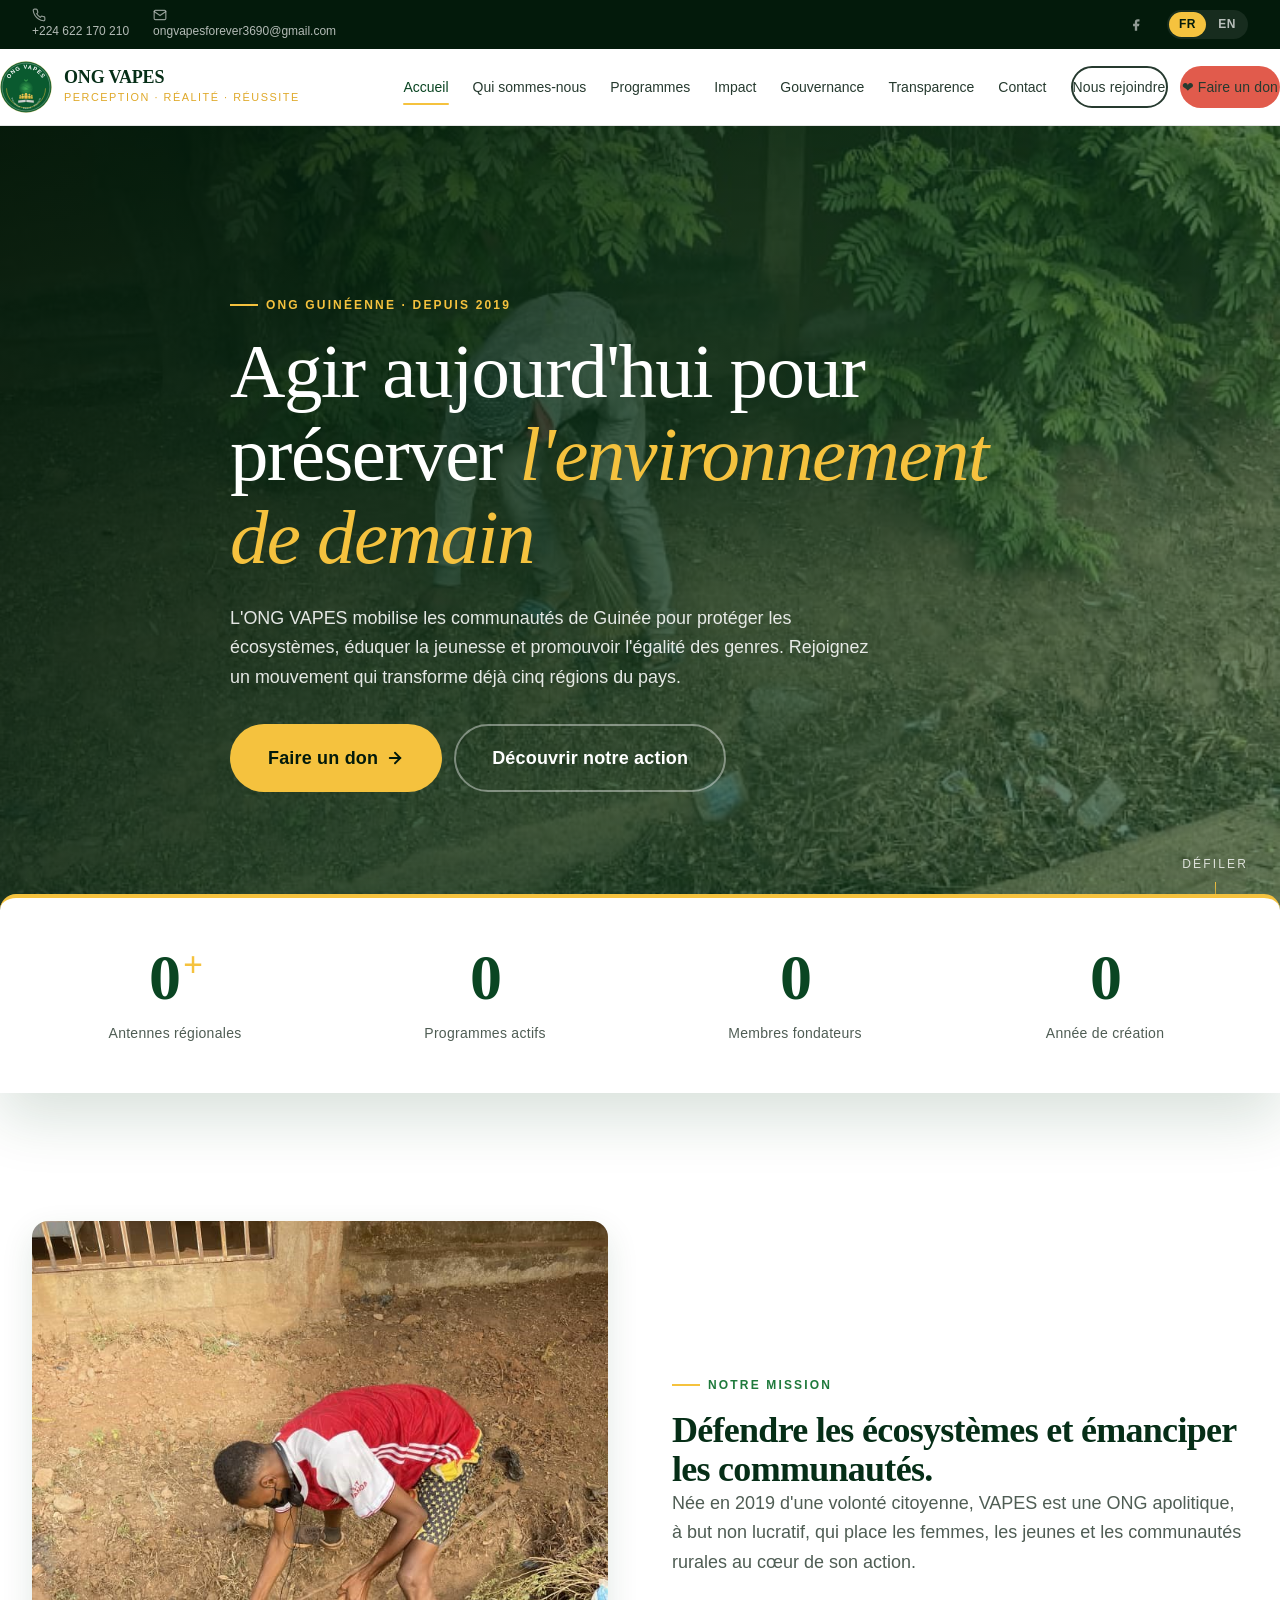
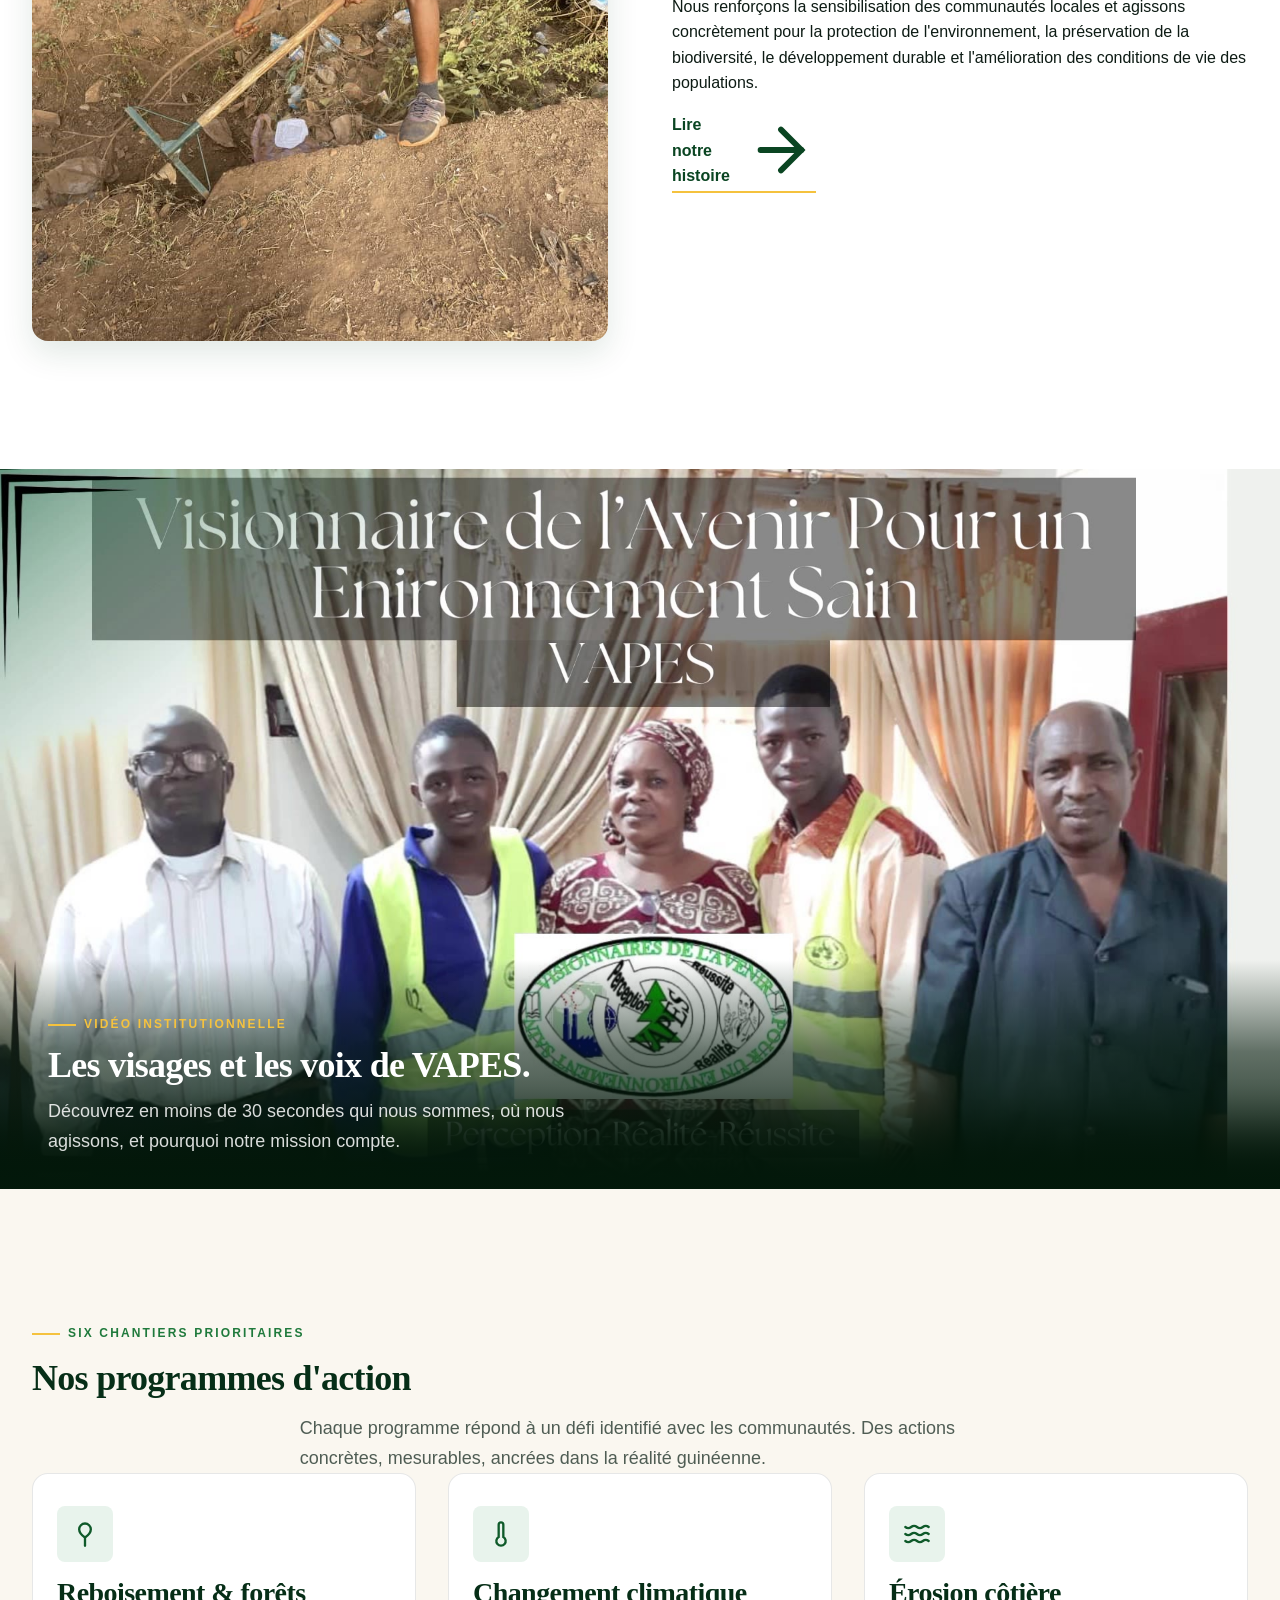
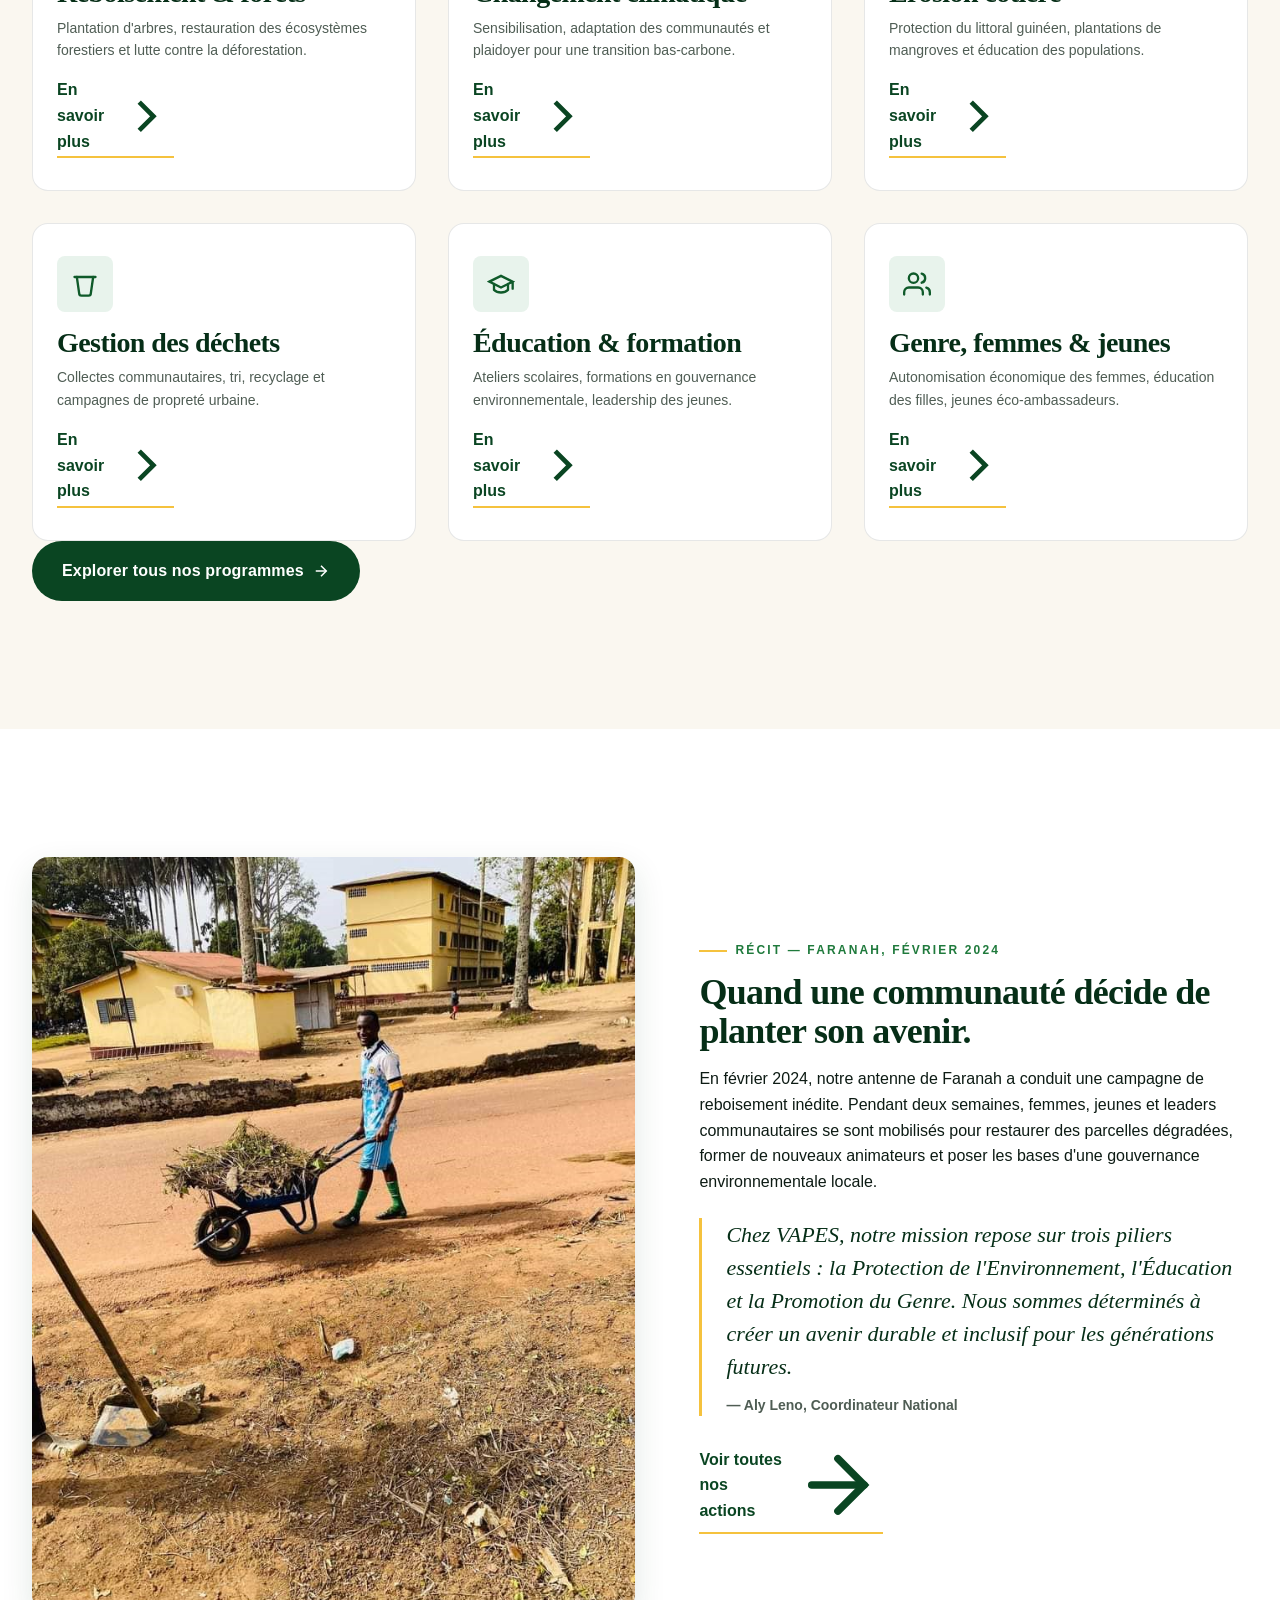
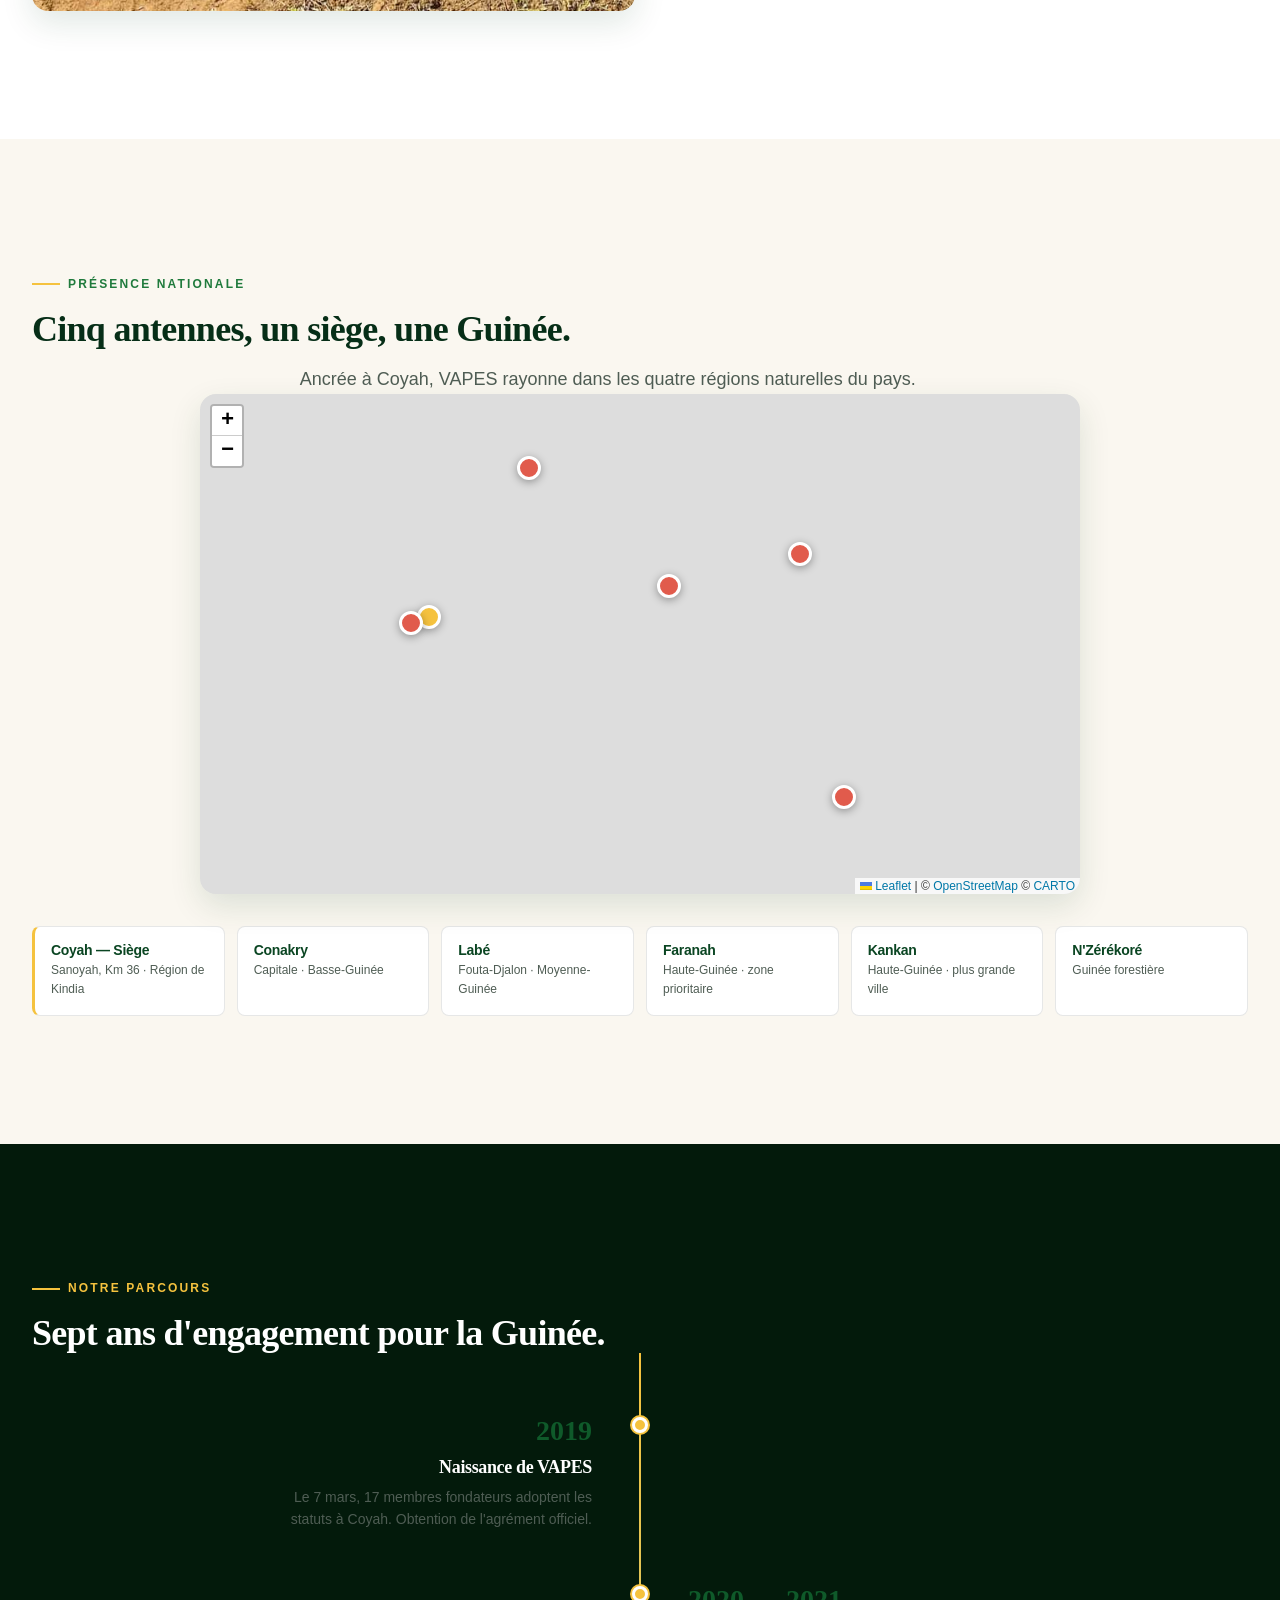
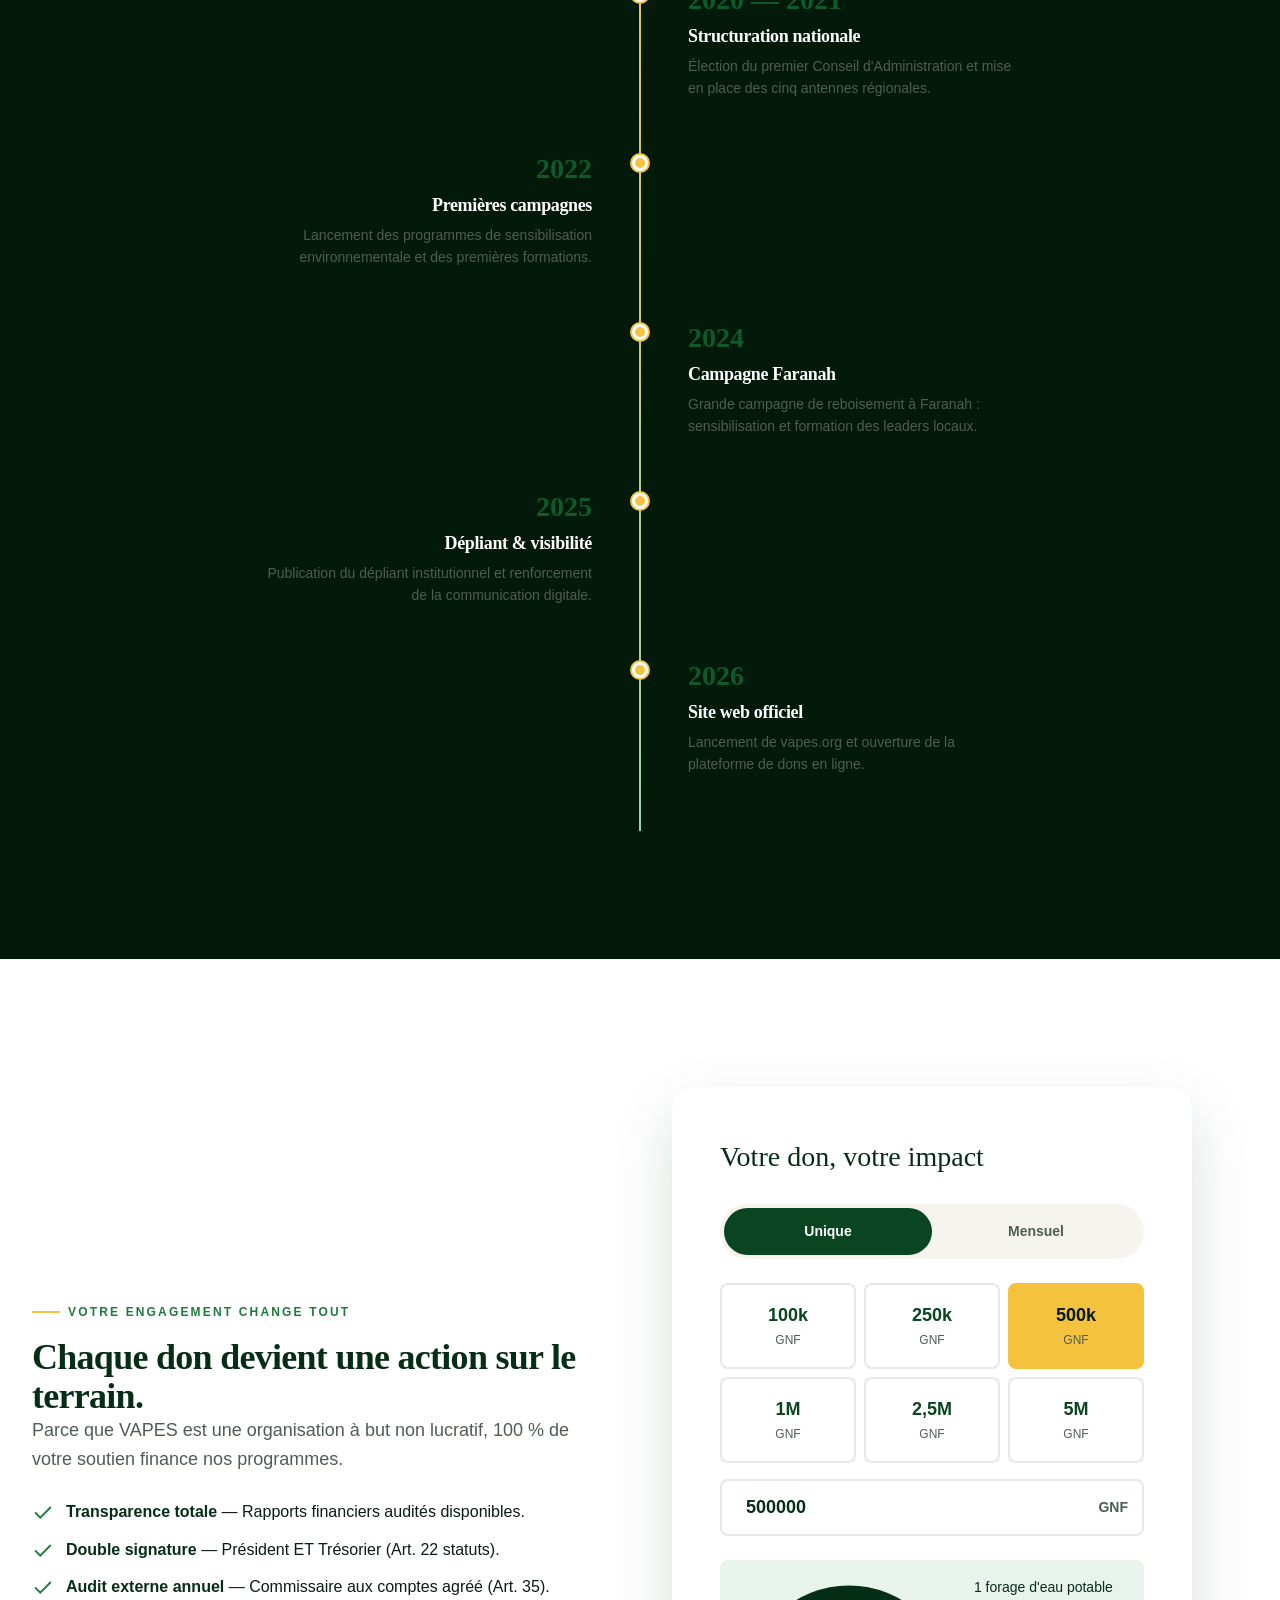
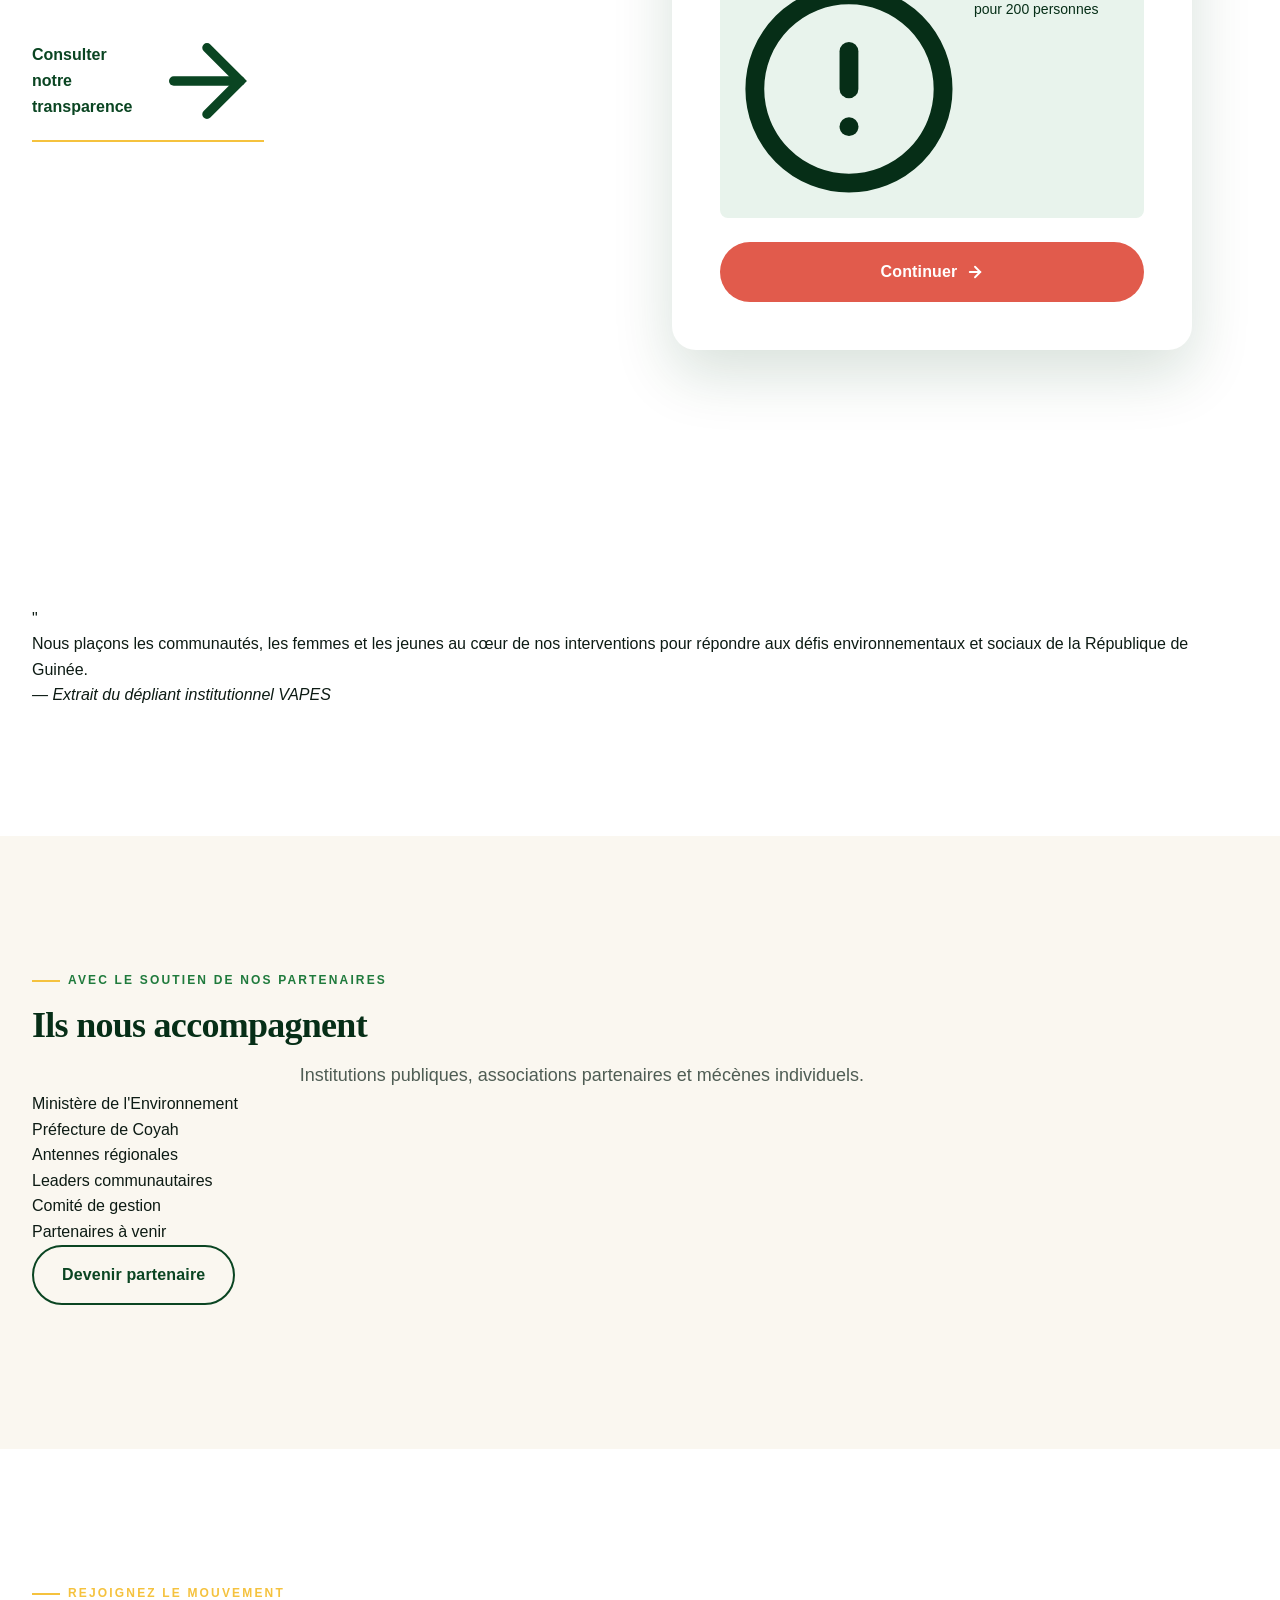
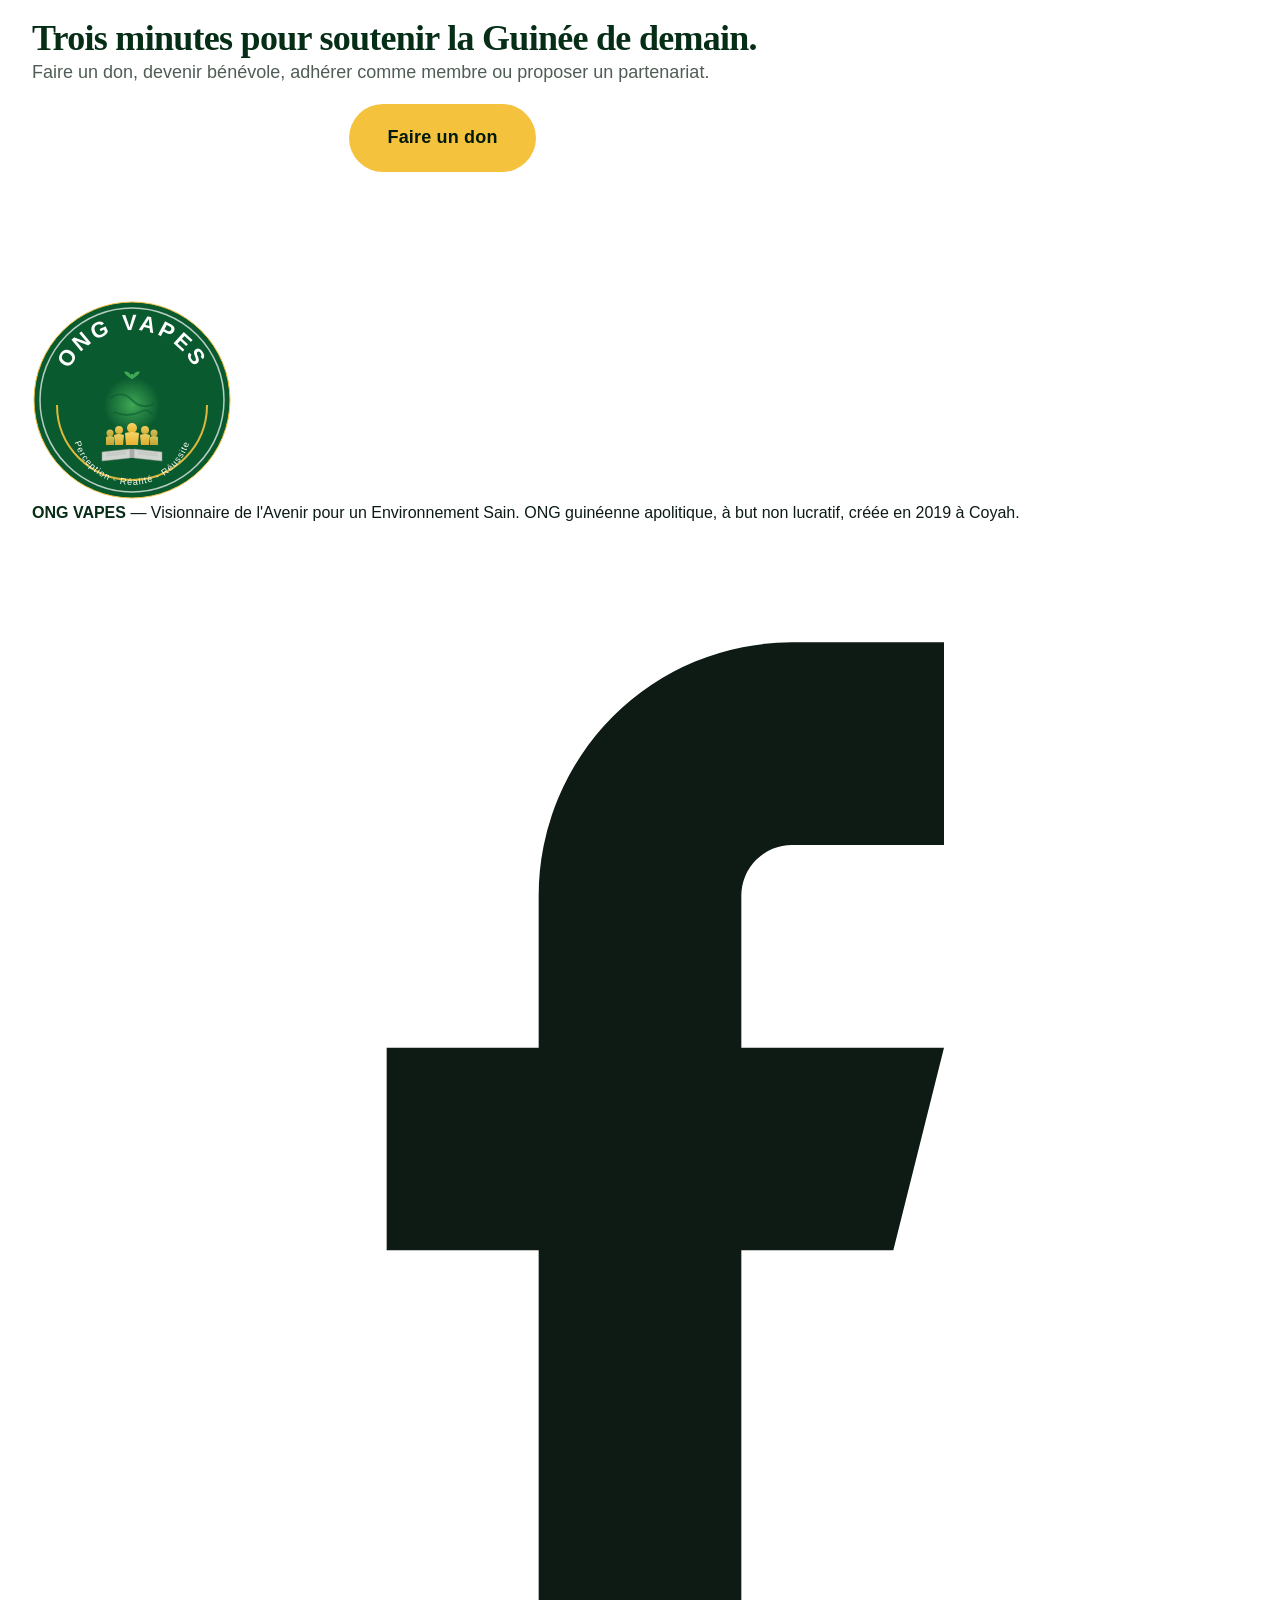
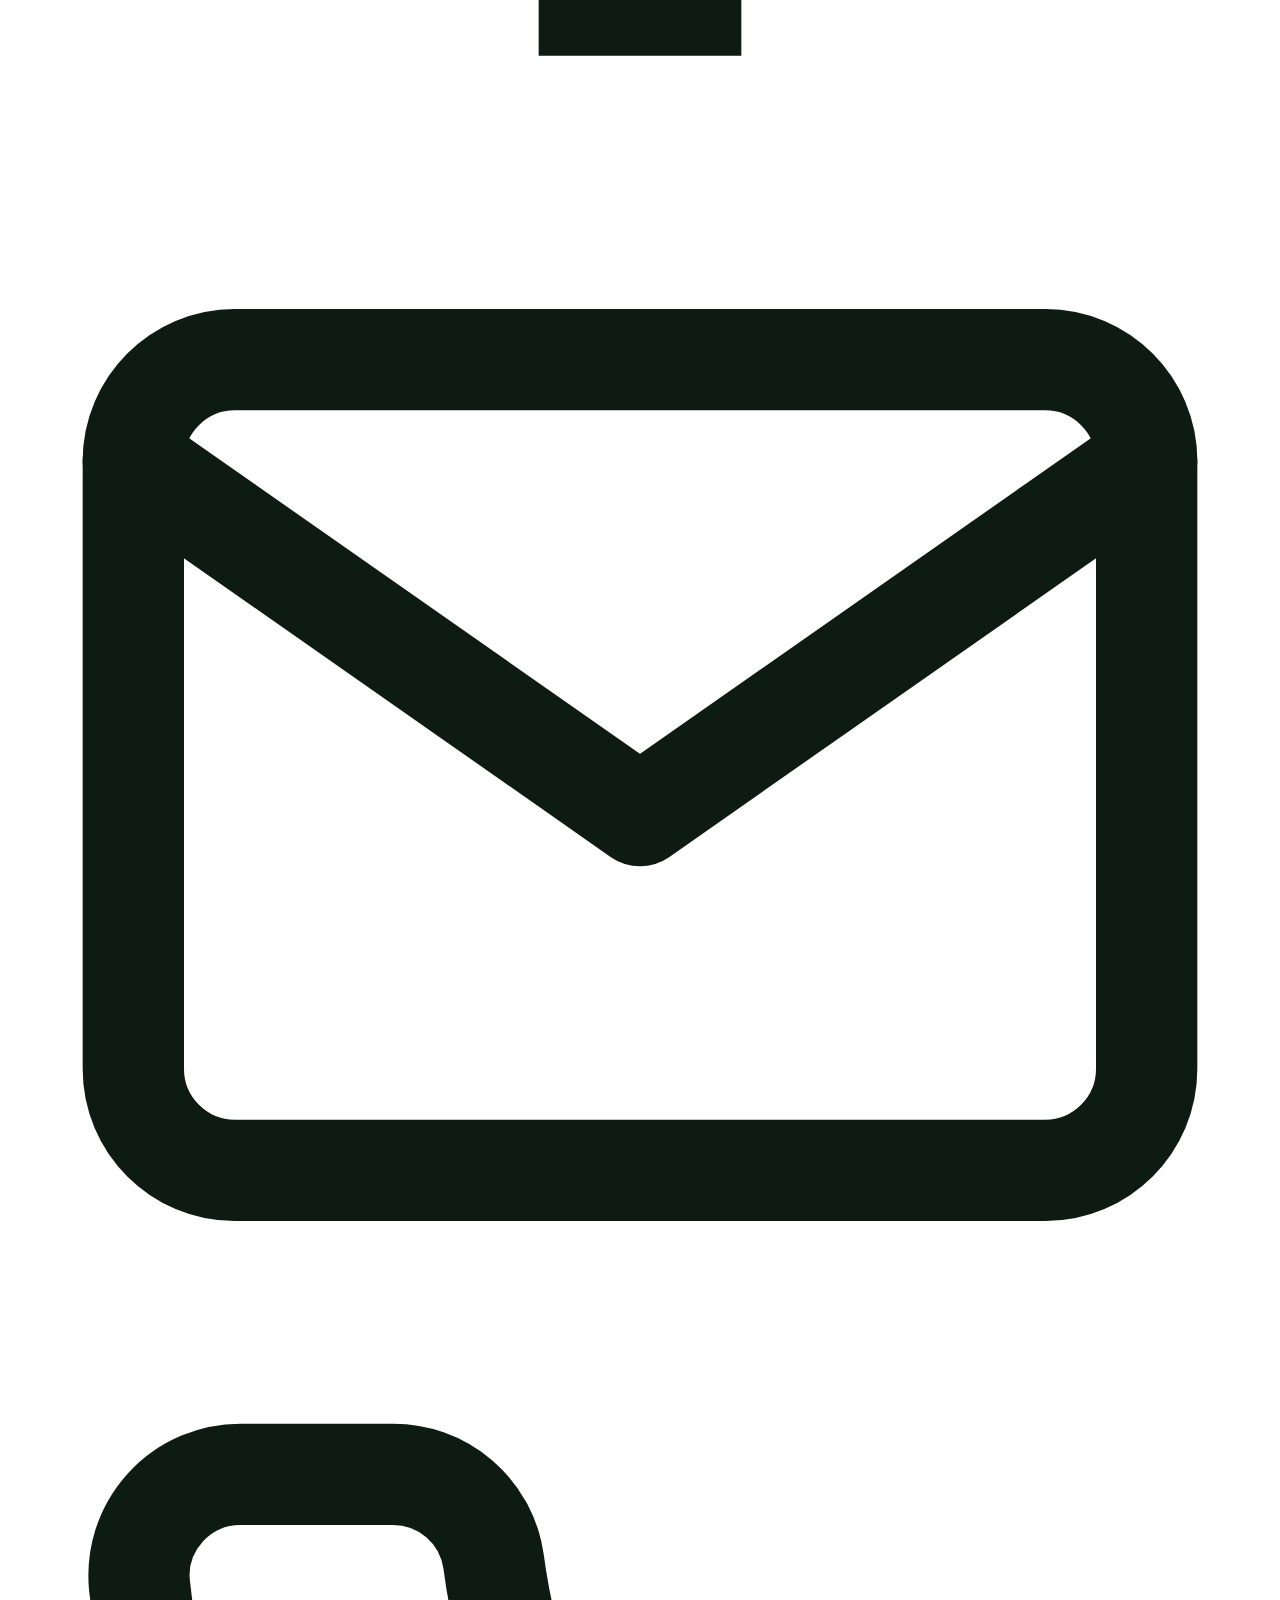
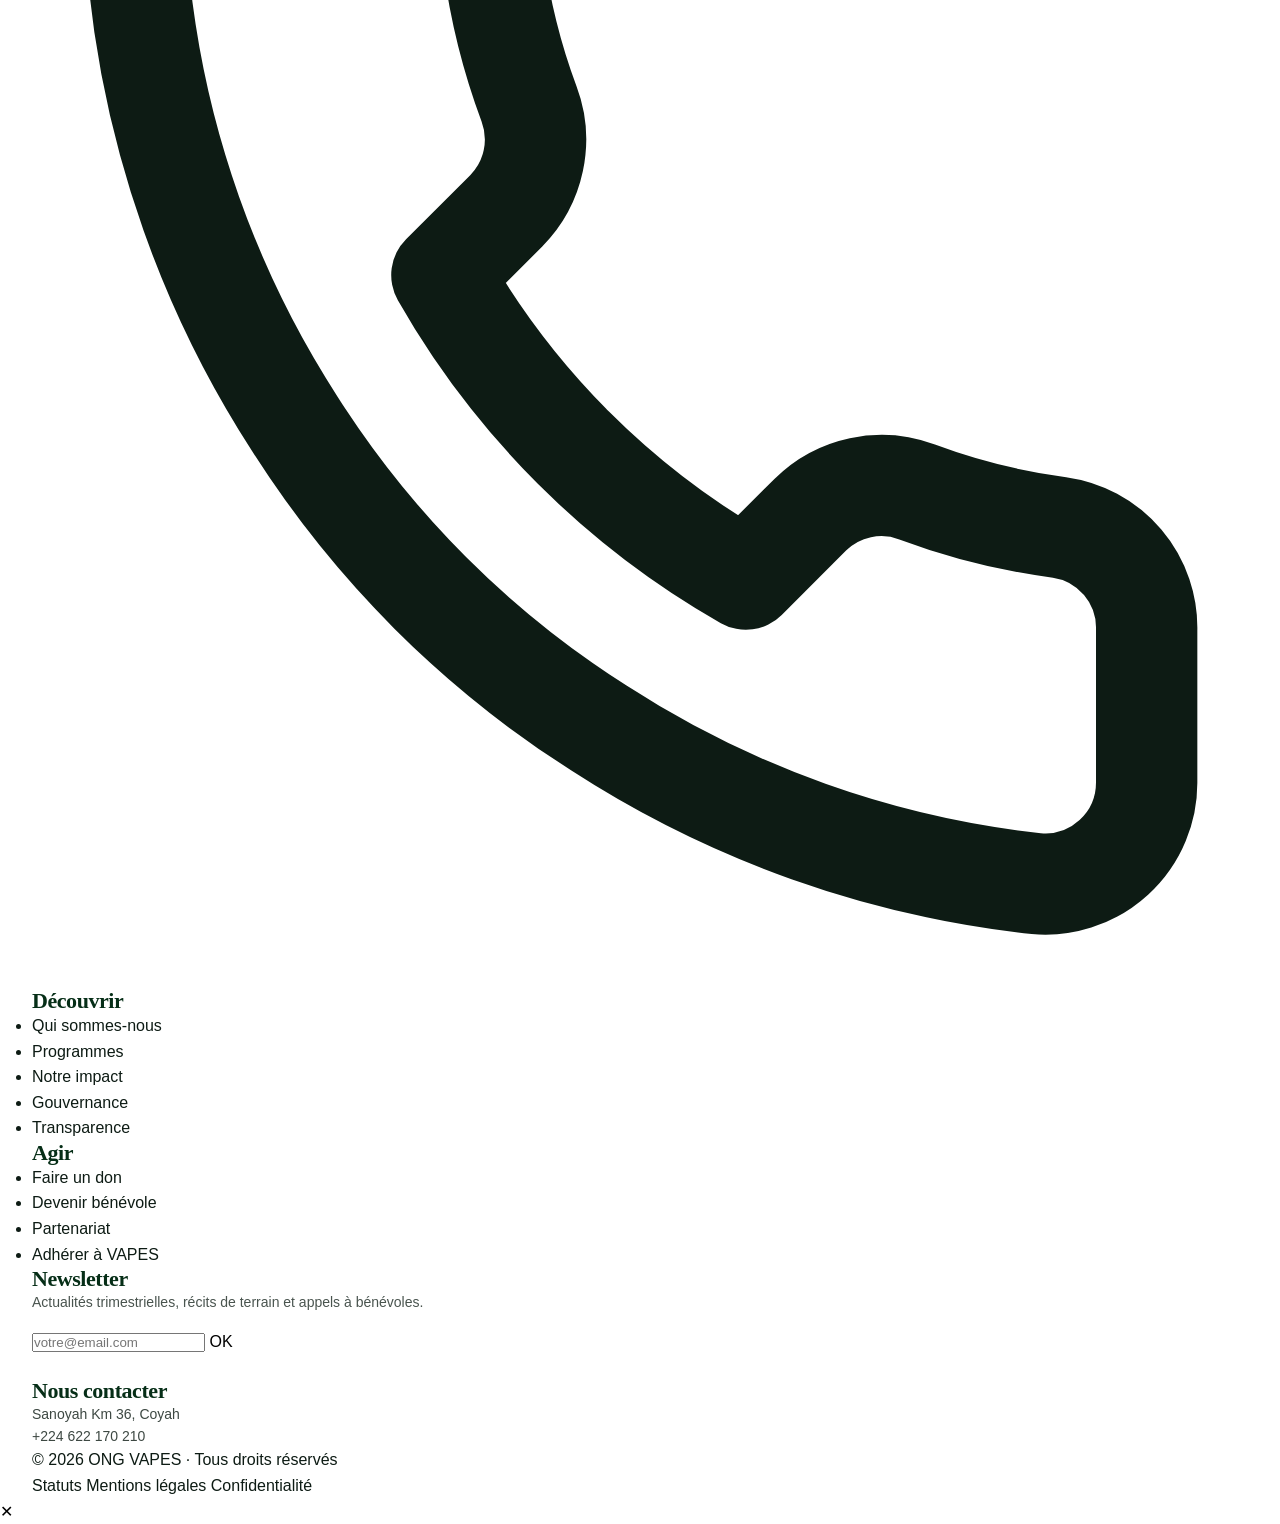
==== commit 8e6b8576: "Ajouter Cloudflare Web Analytics + ajuster CSP" ====
--- a/index.html
+++ b/index.html
@@ -4,7 +4,7 @@
 <meta charset="UTF-8">
 <meta name="viewport" content="width=device-width, initial-scale=1.0">
 <!-- Security headers (client-side meta fallback — also set via _headers/.htaccess) -->
-<meta http-equiv="Content-Security-Policy" content="default-src 'self'; img-src 'self' data: https:; font-src 'self' https://fonts.gstatic.com data:; style-src 'self' 'unsafe-inline' https://fonts.googleapis.com; script-src 'self'; connect-src 'self'; frame-ancestors 'none'; base-uri 'self'; form-action 'self' mailto:; object-src 'none';">
+<meta http-equiv="Content-Security-Policy" content="default-src 'self'; img-src 'self' data: https:; font-src 'self' https://fonts.gstatic.com data:; style-src 'self' 'unsafe-inline' https://fonts.googleapis.com; script-src 'self' https://static.cloudflareinsights.com; connect-src 'self' https://cloudflareinsights.com; frame-ancestors 'none'; base-uri 'self'; form-action 'self' mailto:; object-src 'none';">
 <meta name="referrer" content="strict-origin-when-cross-origin">
 <meta http-equiv="X-Content-Type-Options" content="nosniff">
 <meta http-equiv="Permissions-Policy" content="camera=(), microphone=(), geolocation=(), payment=(), usb=(), interest-cohort=()">
@@ -374,5 +374,6 @@
 <script src="js/leaflet.js" defer></script>
 <script src="js/map.js" defer></script>
 <script src="js/main.js" defer></script>
+<!-- Cloudflare Web Analytics --><script defer src="https://static.cloudflareinsights.com/beacon.min.js" data-cf-beacon='{"token": "55ad444639e9493c99bd017b6329bcbf"}'></script><!-- End Cloudflare Web Analytics -->
 </body>
 </html>
